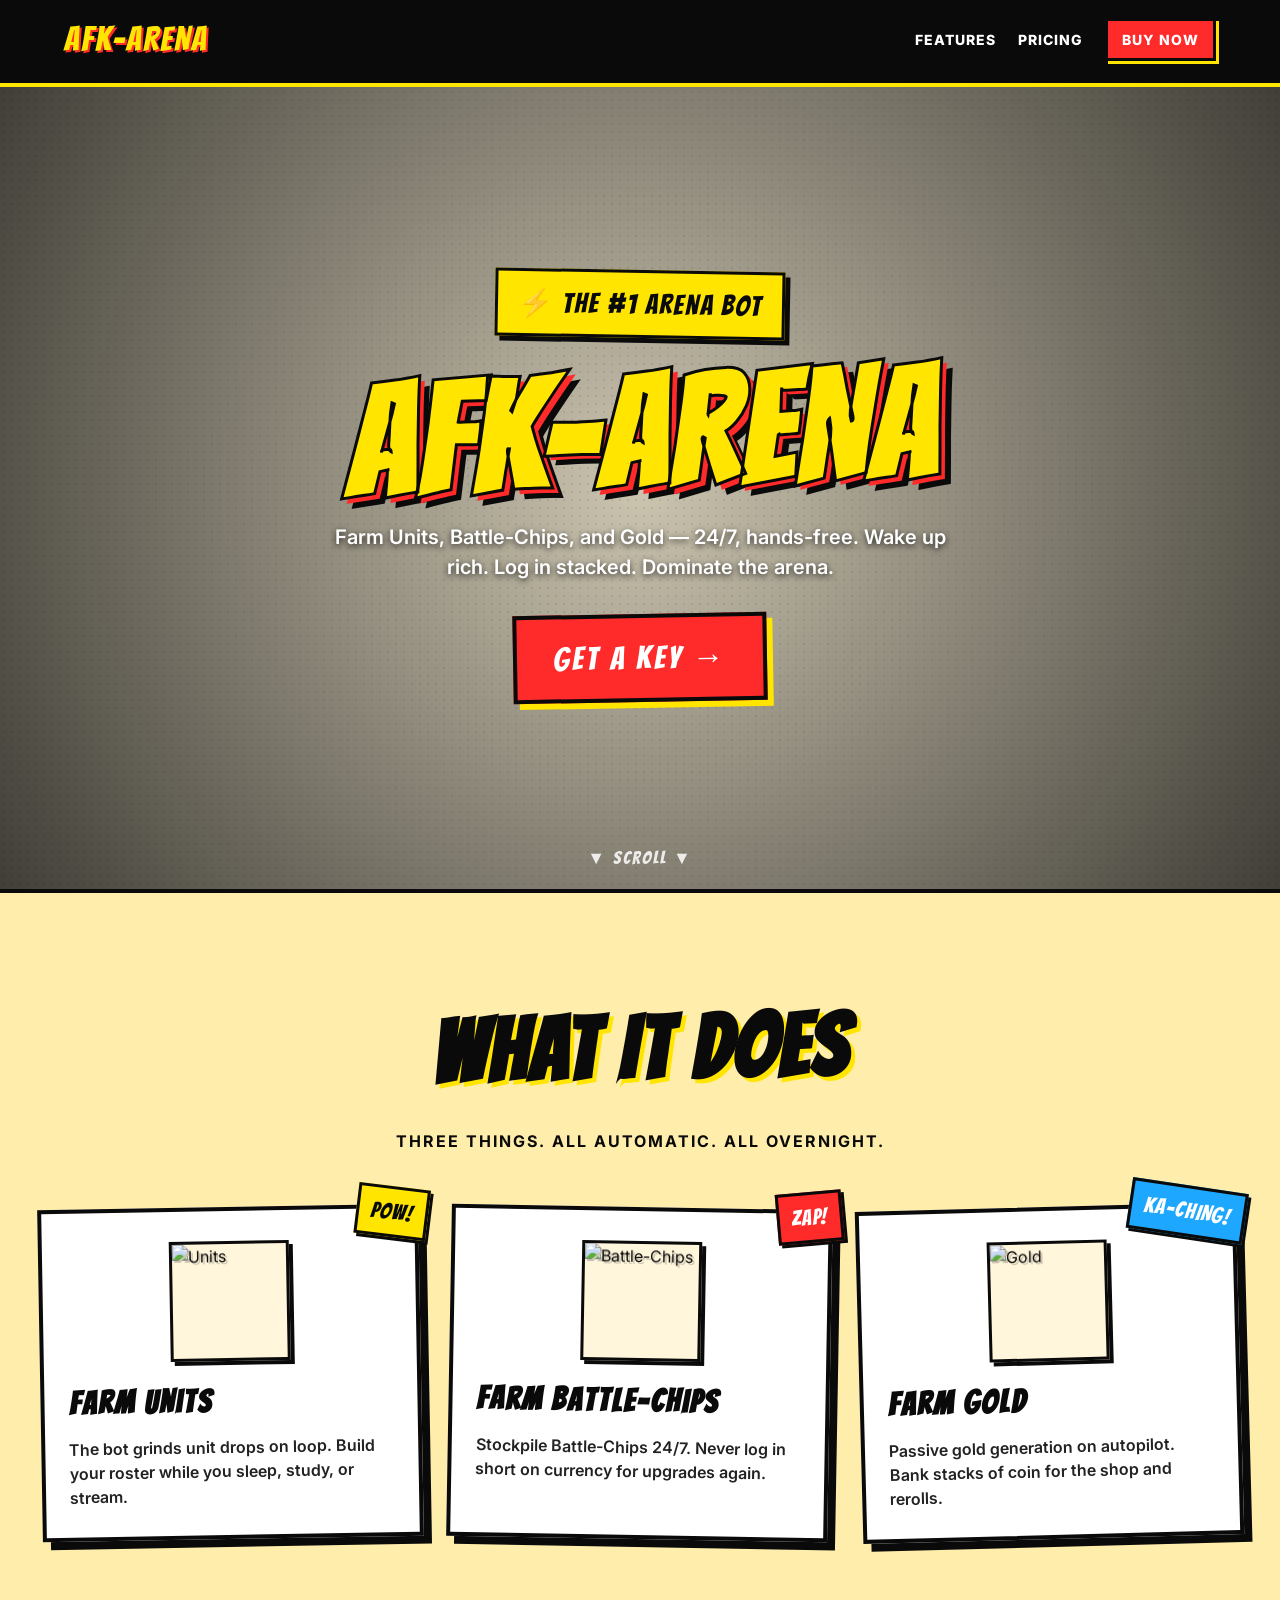
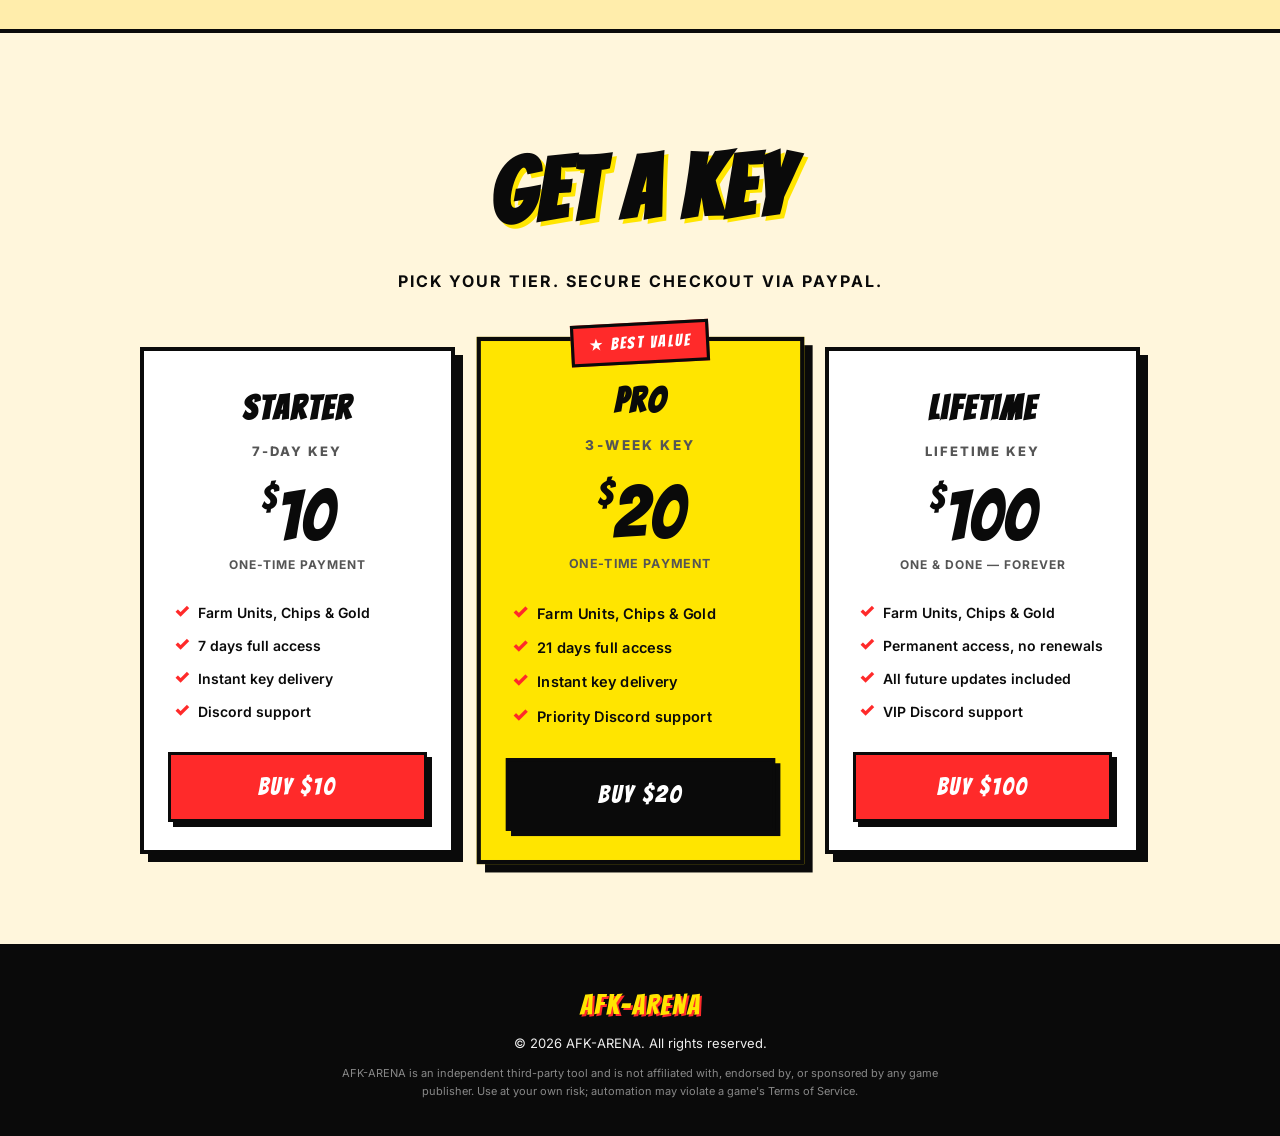
==== index.html @ 7e97c625 "Add files via upload" ====
<!DOCTYPE html>
<html lang="en">
<head>
<meta charset="UTF-8" />
<meta name="viewport" content="width=device-width, initial-scale=1.0" />
<title>AFK-ARENA — Farm Units, Battle-Chips & Gold</title>
<meta name="description" content="AFK-ARENA: the ultimate arena bot. Farm Units, Battle-Chips, and Gold — 24/7, hands-free." />
<link rel="preconnect" href="https://fonts.googleapis.com">
<link rel="preconnect" href="https://fonts.gstatic.com" crossorigin>
<link href="https://fonts.googleapis.com/css2?family=Bangers&family=Bungee&family=Permanent+Marker&family=Inter:wght@400;600;800&display=swap" rel="stylesheet">
<style>
  /* ============================================
     CONFIG — two things to edit:
     1. Set your PayPal.Me handle in the <script> at the bottom of this file.
     2. Prices are in the pricing cards below.
     ============================================ */

  :root {
    --yellow: #FFE500;
    --red: #FF2A2A;
    --blue: #1EA7FF;
    --pink: #FF3DB4;
    --ink: #0A0A0A;
    --paper: #FFF6DC;
    --paper-2: #FFEDAB;
    --border-w: 4px;
  }

  * { box-sizing: border-box; margin: 0; padding: 0; }

  html { scroll-behavior: smooth; }

  body {
    font-family: 'Inter', system-ui, sans-serif;
    background: var(--paper);
    color: var(--ink);
    overflow-x: hidden;
    line-height: 1.5;
  }

  /* Halftone overlay for a subtle comic texture */
  body::before {
    content: "";
    position: fixed;
    inset: 0;
    background-image: radial-gradient(rgba(10,10,10,0.08) 1px, transparent 1.4px);
    background-size: 8px 8px;
    pointer-events: none;
    z-index: 0;
  }

  main, nav, footer { position: relative; z-index: 1; }

  /* ============================================
     NAV
     ============================================ */
  nav {
    position: sticky;
    top: 0;
    z-index: 50;
    background: var(--ink);
    border-bottom: var(--border-w) solid var(--ink);
    box-shadow: 0 4px 0 var(--yellow);
  }
  .nav-inner {
    max-width: 1200px;
    margin: 0 auto;
    padding: 14px 24px;
    display: flex;
    align-items: center;
    justify-content: space-between;
    gap: 16px;
  }
  .logo {
    font-family: 'Bangers', 'Bungee', sans-serif;
    font-size: 34px;
    letter-spacing: 2px;
    color: var(--yellow);
    text-shadow: 2px 2px 0 var(--red);
    user-select: none;
  }
  .nav-links { display: flex; gap: 22px; align-items: center; }
  .nav-links a {
    color: #fff;
    text-decoration: none;
    font-weight: 800;
    font-size: 14px;
    letter-spacing: 1px;
    text-transform: uppercase;
  }
  .nav-links a:hover { color: var(--yellow); }
  .nav-cta {
    background: var(--red);
    color: #fff !important;
    padding: 8px 14px;
    border: 3px solid var(--ink);
    box-shadow: 3px 3px 0 var(--yellow);
    transition: transform .1s;
  }
  .nav-cta:hover { transform: translate(-2px,-2px); box-shadow: 5px 5px 0 var(--yellow); color: #fff !important; }

  @media (max-width: 600px) {
    .nav-links a:not(.nav-cta) { display: none; }
    .logo { font-size: 26px; }
  }

  /* ============================================
     HERO
     ============================================ */
  .hero {
    position: relative;
    min-height: 90vh;
    overflow: hidden;
    display: flex;
    align-items: center;
    justify-content: center;
    text-align: center;
    border-bottom: var(--border-w) solid var(--ink);
  }
  .hero video {
    position: absolute;
    inset: 0;
    width: 100%;
    height: 100%;
    object-fit: cover;
    z-index: 0;
  }
  .hero::after {
    content: "";
    position: absolute;
    inset: 0;
    background:
      radial-gradient(circle at center, rgba(0,0,0,0.2), rgba(0,0,0,0.75)),
      radial-gradient(rgba(255,255,255,0.06) 1px, transparent 1.2px) 0 0 / 6px 6px;
    z-index: 1;
  }
  .hero-inner {
    position: relative;
    z-index: 2;
    padding: 80px 24px;
    max-width: 1000px;
  }
  .hero h1 {
    font-family: 'Bangers', sans-serif;
    font-size: clamp(56px, 12vw, 160px);
    line-height: .9;
    letter-spacing: 3px;
    color: var(--yellow);
    -webkit-text-stroke: 3px var(--ink);
    text-shadow:
      5px 5px 0 var(--red),
      10px 10px 0 var(--ink);
    transform: rotate(-2deg);
    margin-bottom: 18px;
  }
  .hero .tag {
    display: inline-block;
    background: var(--yellow);
    color: var(--ink);
    padding: 10px 20px;
    border: 3px solid var(--ink);
    box-shadow: 5px 5px 0 var(--ink);
    font-family: 'Bangers', sans-serif;
    font-size: clamp(18px, 2.2vw, 28px);
    letter-spacing: 2px;
    transform: rotate(1deg);
    margin-bottom: 28px;
  }
  .hero p.sub {
    color: #fff;
    font-size: clamp(15px, 1.6vw, 20px);
    max-width: 620px;
    margin: 0 auto 32px;
    font-weight: 600;
    text-shadow: 0 2px 6px rgba(0,0,0,0.8);
  }
  .btn-big {
    display: inline-block;
    background: var(--red);
    color: #fff;
    font-family: 'Bangers', sans-serif;
    font-size: 32px;
    letter-spacing: 3px;
    padding: 16px 36px;
    border: 4px solid var(--ink);
    box-shadow: 6px 6px 0 var(--yellow);
    text-decoration: none;
    transform: rotate(-1deg);
    transition: transform .1s, box-shadow .1s;
  }
  .btn-big:hover {
    transform: rotate(-1deg) translate(-3px,-3px);
    box-shadow: 9px 9px 0 var(--yellow);
  }

  .scroll-hint {
    position: absolute;
    bottom: 18px;
    left: 50%;
    transform: translateX(-50%);
    color: #fff;
    font-family: 'Bangers', sans-serif;
    letter-spacing: 2px;
    font-size: 18px;
    z-index: 2;
    opacity: .85;
    animation: bounce 1.6s infinite;
  }
  @keyframes bounce {
    0%, 100% { transform: translate(-50%, 0); }
    50% { transform: translate(-50%, 8px); }
  }

  /* ============================================
     SECTIONS
     ============================================ */
  section {
    padding: 90px 24px;
    border-bottom: var(--border-w) solid var(--ink);
    position: relative;
  }
  .container {
    max-width: 1200px;
    margin: 0 auto;
  }
  .section-title {
    font-family: 'Bangers', sans-serif;
    font-size: clamp(44px, 7vw, 88px);
    letter-spacing: 2px;
    color: var(--ink);
    text-align: center;
    transform: rotate(-1deg);
    margin-bottom: 14px;
    text-shadow: 4px 4px 0 var(--yellow);
  }
  .section-sub {
    text-align: center;
    font-weight: 700;
    font-size: 16px;
    text-transform: uppercase;
    letter-spacing: 2px;
    color: var(--ink);
    margin-bottom: 54px;
  }

  /* ============================================
     FEATURES — comic panels
     ============================================ */
  #features { background: var(--paper-2); }
  .panels {
    display: grid;
    grid-template-columns: repeat(auto-fit, minmax(260px, 1fr));
    gap: 28px;
  }
  .panel {
    background: #fff;
    border: var(--border-w) solid var(--ink);
    box-shadow: 8px 8px 0 var(--ink);
    padding: 30px 24px 28px;
    position: relative;
    transition: transform .15s, box-shadow .15s;
  }
  .panel:nth-child(1) { transform: rotate(-1deg); }
  .panel:nth-child(2) { transform: rotate(1deg); }
  .panel:nth-child(3) { transform: rotate(-1.5deg); }
  .panel:nth-child(1):hover { transform: rotate(-1deg) translate(-3px, -3px); box-shadow: 11px 11px 0 var(--ink); }
  .panel:nth-child(2):hover { transform: rotate(1deg) translate(-3px, -3px); box-shadow: 11px 11px 0 var(--ink); }
  .panel:nth-child(3):hover { transform: rotate(-1.5deg) translate(-3px, -3px); box-shadow: 11px 11px 0 var(--ink); }

  .sfx {
    position: absolute;
    top: -22px;
    right: -14px;
    background: var(--yellow);
    border: 3px solid var(--ink);
    font-family: 'Bangers', sans-serif;
    font-size: 22px;
    letter-spacing: 1px;
    padding: 6px 12px;
    transform: rotate(8deg);
    box-shadow: 3px 3px 0 var(--ink);
  }
  .panel:nth-child(2) .sfx { background: var(--red); color: #fff; transform: rotate(-6deg); }
  .panel:nth-child(3) .sfx { background: var(--blue); color: #fff; transform: rotate(10deg); }

  .panel-icon {
    width: 120px;
    height: 120px;
    margin: 0 auto 16px;
    display: flex;
    align-items: center;
    justify-content: center;
    background: var(--paper);
    border: 3px solid var(--ink);
    box-shadow: 4px 4px 0 var(--ink);
    overflow: hidden;
  }
  .panel-icon img {
    width: 100%;
    height: 100%;
    object-fit: contain;
    display: block;
    filter: drop-shadow(2px 2px 0 rgba(0,0,0,0.2));
  }
  .panel h3 {
    font-family: 'Bangers', sans-serif;
    font-size: 32px;
    letter-spacing: 2px;
    margin-bottom: 10px;
  }
  .panel p {
    font-weight: 600;
    color: #222;
  }

  /* ============================================
     PRICING
     ============================================ */
  #pricing { background: var(--paper); }

  .pricing-grid {
    display: grid;
    grid-template-columns: repeat(auto-fit, minmax(260px, 1fr));
    gap: 28px;
    max-width: 1000px;
    margin: 0 auto;
  }
  .tier {
    position: relative;
    background: #fff;
    border: var(--border-w) solid var(--ink);
    box-shadow: 8px 8px 0 var(--ink);
    padding: 32px 24px 28px;
    text-align: center;
    transition: transform .15s, box-shadow .15s;
  }
  .tier:hover { transform: translate(-3px, -3px); box-shadow: 11px 11px 0 var(--ink); }

  .tier.featured {
    background: var(--yellow);
    transform: scale(1.04);
  }
  .tier.featured:hover { transform: scale(1.04) translate(-3px, -3px); }

  .tier-badge {
    position: absolute;
    top: -18px;
    left: 50%;
    transform: translateX(-50%) rotate(-3deg);
    background: var(--red);
    color: #fff;
    font-family: 'Bangers', sans-serif;
    font-size: 16px;
    letter-spacing: 2px;
    padding: 5px 14px;
    border: 3px solid var(--ink);
    white-space: nowrap;
  }

  .tier h3 {
    font-family: 'Bangers', sans-serif;
    font-size: 34px;
    letter-spacing: 2px;
    margin-bottom: 8px;
  }
  .tier .duration {
    font-weight: 800;
    font-size: 13px;
    text-transform: uppercase;
    letter-spacing: 2px;
    color: #555;
    margin-bottom: 18px;
  }
  .tier .price {
    font-family: 'Bangers', sans-serif;
    font-size: 72px;
    line-height: 1;
    color: var(--ink);
    margin-bottom: 4px;
  }
  .tier .price .dollar { font-size: 36px; vertical-align: top; }
  .tier .price-note {
    font-weight: 700;
    font-size: 12px;
    letter-spacing: 1px;
    text-transform: uppercase;
    color: #555;
    margin-bottom: 22px;
  }
  .tier ul {
    list-style: none;
    text-align: left;
    margin-bottom: 24px;
    padding: 0 6px;
  }
  .tier ul li {
    padding: 6px 0;
    font-weight: 600;
    font-size: 14px;
    display: flex;
    align-items: flex-start;
    gap: 8px;
  }
  .tier ul li::before {
    content: "✓";
    font-weight: 900;
    color: var(--red);
    font-size: 18px;
    line-height: 1;
  }
  .buy-btn {
    display: block;
    width: 100%;
    background: var(--red);
    color: #fff;
    font-family: 'Bangers', sans-serif;
    font-size: 24px;
    letter-spacing: 2px;
    padding: 14px;
    border: 3px solid var(--ink);
    box-shadow: 5px 5px 0 var(--ink);
    text-decoration: none;
    cursor: pointer;
    transition: transform .1s, box-shadow .1s;
  }
  .buy-btn:hover { transform: translate(-2px,-2px); box-shadow: 7px 7px 0 var(--ink); }
  .tier.featured .buy-btn { background: var(--ink); }

  /* ============================================
     FOOTER
     ============================================ */
  footer {
    background: var(--ink);
    color: #eee;
    text-align: center;
    padding: 36px 24px;
    font-size: 13px;
  }
  footer .logo { font-size: 28px; margin-bottom: 8px; }
  footer .disclaimer {
    max-width: 600px;
    margin: 12px auto 0;
    font-size: 11px;
    color: #888;
    line-height: 1.6;
  }
</style>
</head>
<body>

<nav>
  <div class="nav-inner">
    <div class="logo">AFK-ARENA</div>
    <div class="nav-links">
      <a href="#features">Features</a>
      <a href="#pricing">Pricing</a>
      <a href="#pricing" class="nav-cta">Buy Now</a>
    </div>
  </div>
</nav>

<main>

<!-- ============= HERO ============= -->
<section class="hero" style="padding:0;">
  <video autoplay muted loop playsinline>
    <source src="assets/hero.mp4" type="video/mp4">
  </video>
  <div class="hero-inner">
    <span class="tag">⚡ THE #1 ARENA BOT</span>
    <h1>AFK-ARENA</h1>
    <p class="sub">Farm Units, Battle-Chips, and Gold — 24/7, hands-free. Wake up rich. Log in stacked. Dominate the arena.</p>
    <a href="#pricing" class="btn-big">GET A KEY →</a>
  </div>
  <div class="scroll-hint">▼ SCROLL ▼</div>
</section>

<!-- ============= FEATURES ============= -->
<section id="features">
  <div class="container">
    <h2 class="section-title">WHAT IT DOES</h2>
    <p class="section-sub">Three things. All automatic. All overnight.</p>

    <div class="panels">
      <div class="panel">
        <span class="sfx">POW!</span>
        <div class="panel-icon"><img src="assets/units.png" alt="Units" /></div>
        <h3>Farm Units</h3>
        <p>The bot grinds unit drops on loop. Build your roster while you sleep, study, or stream.</p>
      </div>
      <div class="panel">
        <span class="sfx">ZAP!</span>
        <div class="panel-icon"><img src="assets/battlechips.png" alt="Battle-Chips" /></div>
        <h3>Farm Battle-Chips</h3>
        <p>Stockpile Battle-Chips 24/7. Never log in short on currency for upgrades again.</p>
      </div>
      <div class="panel">
        <span class="sfx">KA-CHING!</span>
        <div class="panel-icon"><img src="assets/gold.png" alt="Gold" /></div>
        <h3>Farm Gold</h3>
        <p>Passive gold generation on autopilot. Bank stacks of coin for the shop and rerolls.</p>
      </div>
    </div>
  </div>
</section>

<!-- ============= PRICING ============= -->
<section id="pricing">
  <div class="container">
    <h2 class="section-title">GET A KEY</h2>
    <p class="section-sub">Pick your tier. Secure checkout via PayPal.</p>

    <div class="pricing-grid">

      <!-- 7 DAY -->
      <div class="tier">
        <h3>Starter</h3>
        <div class="duration">7-DAY KEY</div>
        <div class="price"><span class="dollar">$</span>10</div>
        <div class="price-note">One-Time Payment</div>
        <ul>
          <li>Farm Units, Chips & Gold</li>
          <li>7 days full access</li>
          <li>Instant key delivery</li>
          <li>Discord support</li>
        </ul>
        <a href="#" class="buy-btn" data-tier="7-day" data-amount="10">BUY $10</a>
      </div>

      <!-- 3 WEEK (featured) -->
      <div class="tier featured">
        <span class="tier-badge">★ BEST VALUE</span>
        <h3>Pro</h3>
        <div class="duration">3-WEEK KEY</div>
        <div class="price"><span class="dollar">$</span>20</div>
        <div class="price-note">One-Time Payment</div>
        <ul>
          <li>Farm Units, Chips & Gold</li>
          <li>21 days full access</li>
          <li>Instant key delivery</li>
          <li>Priority Discord support</li>
        </ul>
        <a href="#" class="buy-btn" data-tier="3-week" data-amount="20">BUY $20</a>
      </div>

      <!-- LIFETIME -->
      <div class="tier">
        <h3>Lifetime</h3>
        <div class="duration">LIFETIME KEY</div>
        <div class="price"><span class="dollar">$</span>100</div>
        <div class="price-note">One & Done — Forever</div>
        <ul>
          <li>Farm Units, Chips & Gold</li>
          <li>Permanent access, no renewals</li>
          <li>All future updates included</li>
          <li>VIP Discord support</li>
        </ul>
        <a href="#" class="buy-btn" data-tier="lifetime" data-amount="100">BUY $100</a>
      </div>

    </div>
  </div>
</section>

</main>

<footer>
  <div class="logo">AFK-ARENA</div>
  <div>© 2026 AFK-ARENA. All rights reserved.</div>
  <div class="disclaimer">
    AFK-ARENA is an independent third-party tool and is not affiliated with, endorsed by, or sponsored by any game publisher. Use at your own risk; automation may violate a game's Terms of Service.
  </div>
</footer>

<script>
  /* =====================================================
     REPLACE "YOUR-USERNAME" with your PayPal.Me handle.
     e.g. if your PayPal.Me is paypal.me/afkarenabot,
     set PAYPAL_USERNAME = "afkarenabot".
     ===================================================== */
  const PAYPAL_USERNAME = "YOUR-USERNAME";

  // Wires every .buy-btn to PayPal.Me with the correct amount.
  document.querySelectorAll('.buy-btn').forEach(btn => {
    const amount = btn.dataset.amount;
    btn.href = `https://www.paypal.com/paypalme/${PAYPAL_USERNAME}/${amount}USD`;
    btn.target = "_blank";
    btn.rel = "noopener";
  });
</script>

</body>
</html>
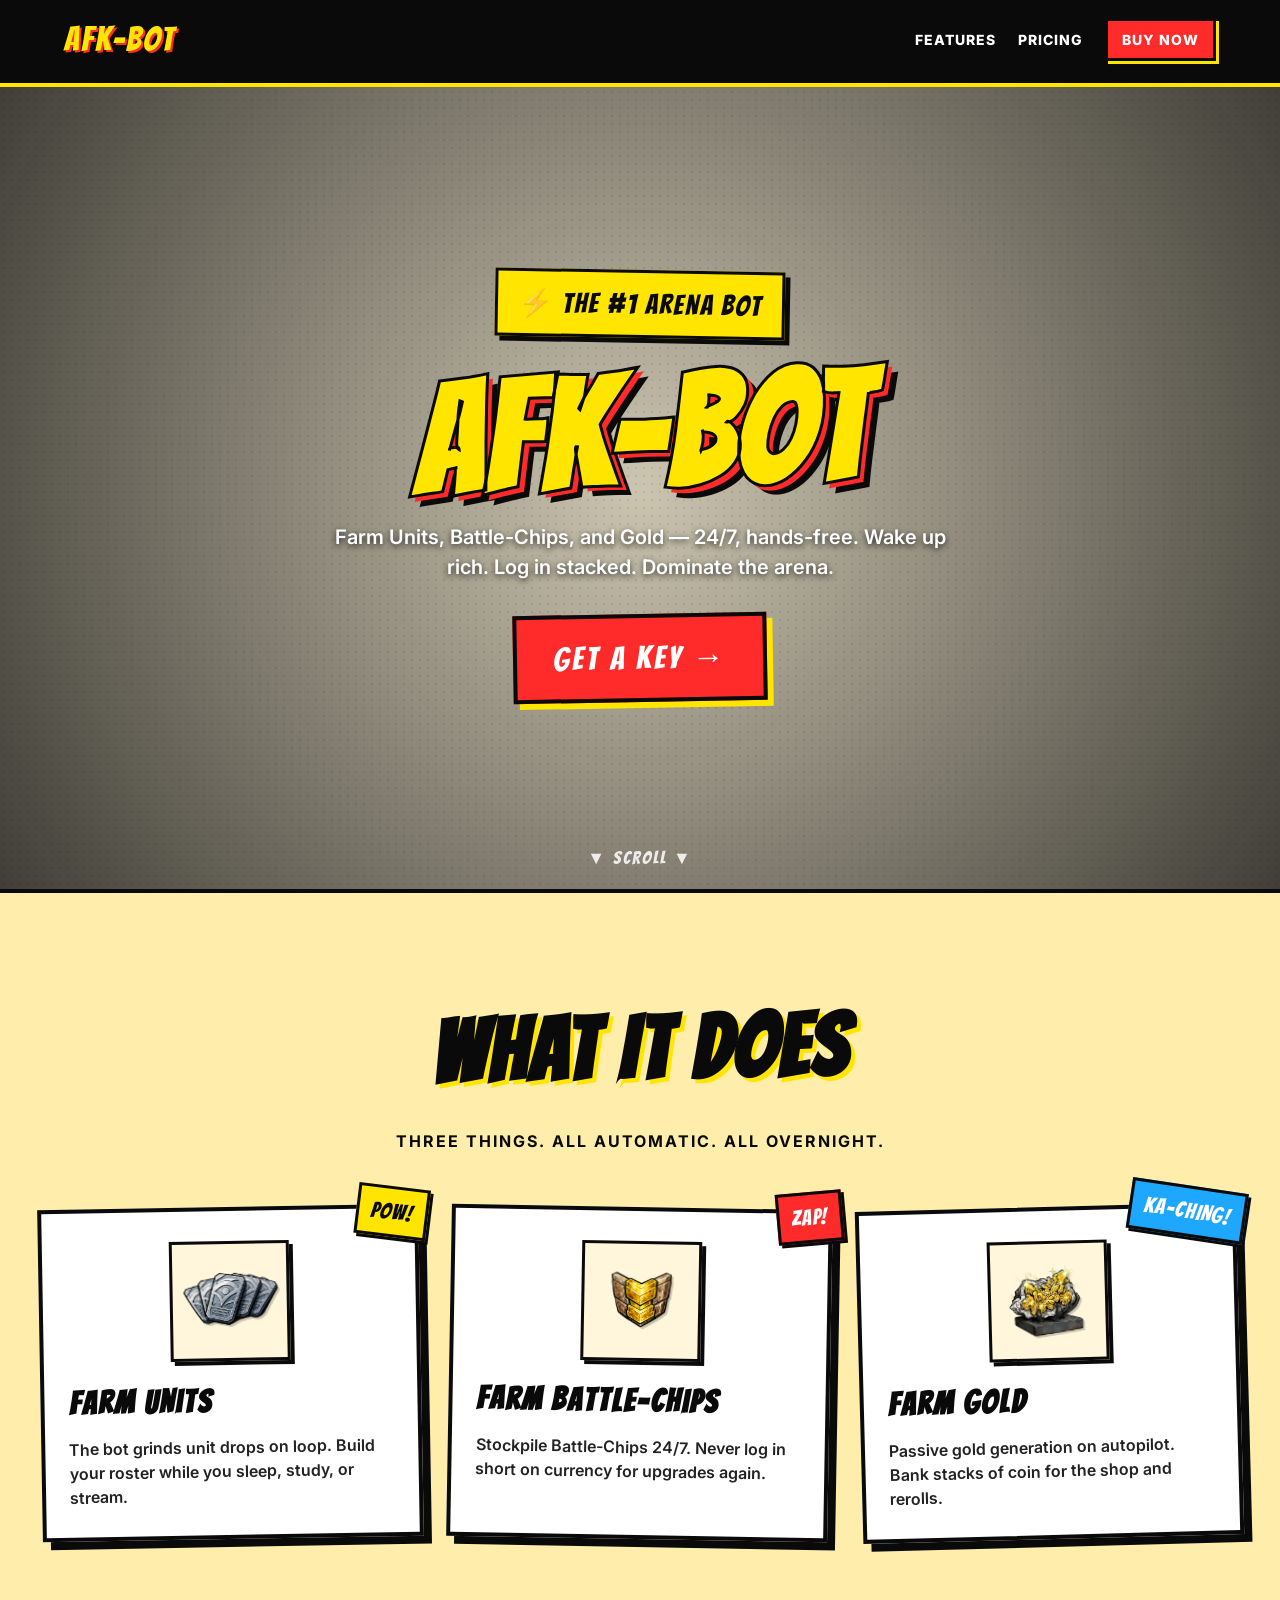
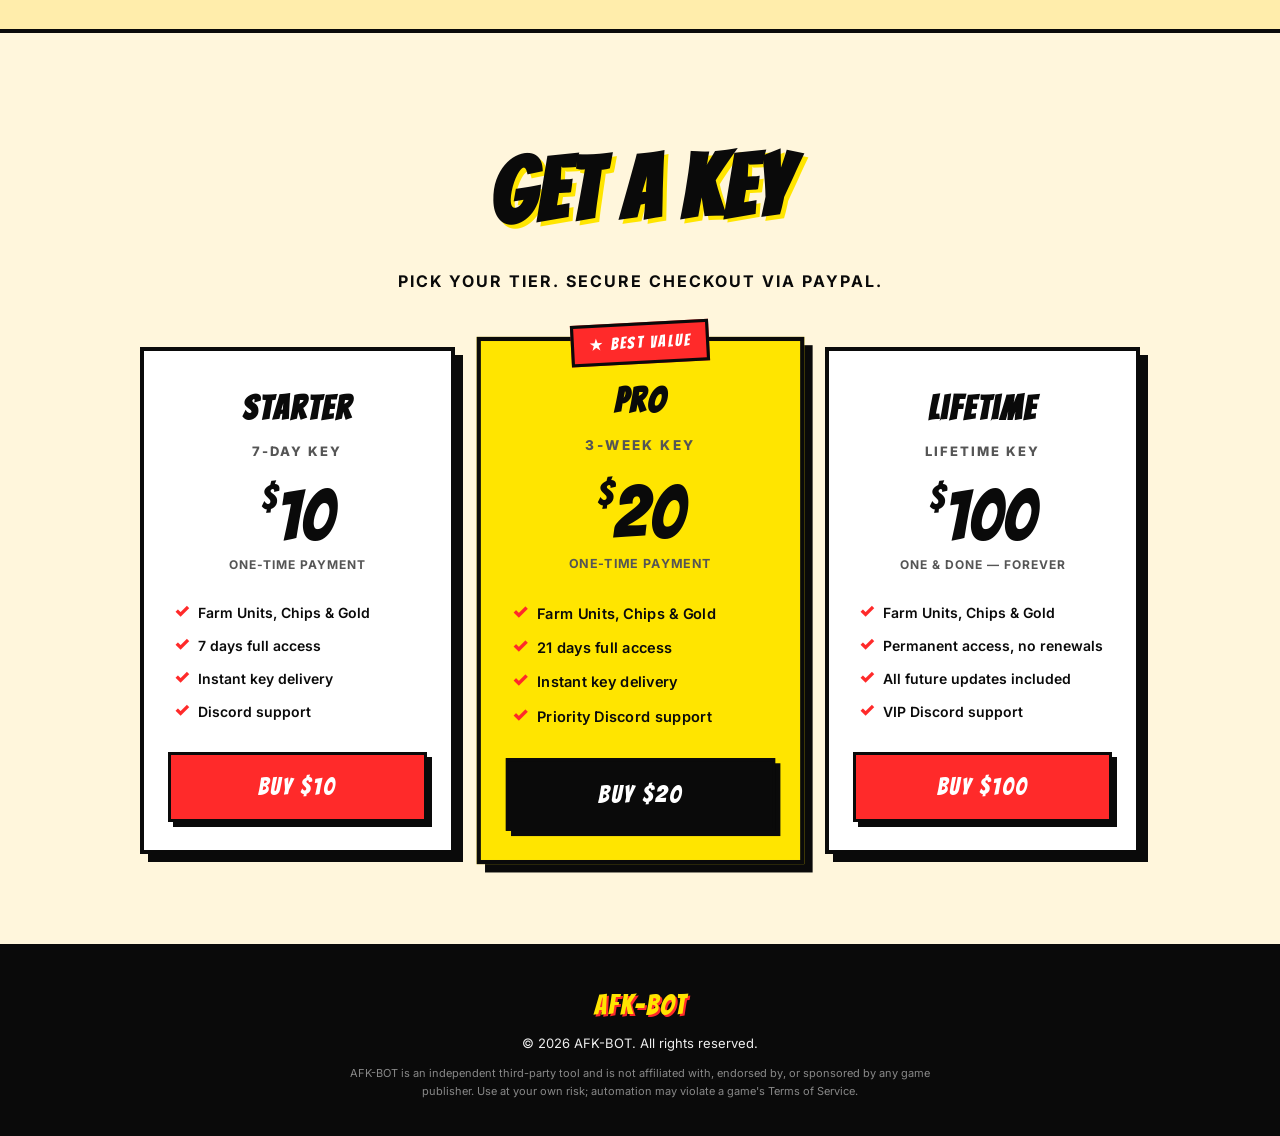
==== commit f66480e5: "Add files via upload" ====
--- a/index.html
+++ b/index.html
@@ -3,8 +3,8 @@
 <head>
 <meta charset="UTF-8" />
 <meta name="viewport" content="width=device-width, initial-scale=1.0" />
-<title>AFK-ARENA — Farm Units, Battle-Chips & Gold</title>
-<meta name="description" content="AFK-ARENA: the ultimate arena bot. Farm Units, Battle-Chips, and Gold — 24/7, hands-free." />
+<title>AFK-BOT — Farm Units, Battle-Chips & Gold</title>
+<meta name="description" content="AFK-BOT: the ultimate arena bot. Farm Units, Battle-Chips, and Gold — 24/7, hands-free." />
 <link rel="preconnect" href="https://fonts.googleapis.com">
 <link rel="preconnect" href="https://fonts.gstatic.com" crossorigin>
 <link href="https://fonts.googleapis.com/css2?family=Bangers&family=Bungee&family=Permanent+Marker&family=Inter:wght@400;600;800&display=swap" rel="stylesheet">
@@ -450,7 +450,7 @@
 
 <nav>
   <div class="nav-inner">
-    <div class="logo">AFK-ARENA</div>
+    <div class="logo">AFK-BOT</div>
     <div class="nav-links">
       <a href="#features">Features</a>
       <a href="#pricing">Pricing</a>
@@ -468,7 +468,7 @@
   </video>
   <div class="hero-inner">
     <span class="tag">⚡ THE #1 ARENA BOT</span>
-    <h1>AFK-ARENA</h1>
+    <h1>AFK-BOT</h1>
     <p class="sub">Farm Units, Battle-Chips, and Gold — 24/7, hands-free. Wake up rich. Log in stacked. Dominate the arena.</p>
     <a href="#pricing" class="btn-big">GET A KEY →</a>
   </div>
@@ -565,10 +565,10 @@
 </main>
 
 <footer>
-  <div class="logo">AFK-ARENA</div>
-  <div>© 2026 AFK-ARENA. All rights reserved.</div>
+  <div class="logo">AFK-BOT</div>
+  <div>© 2026 AFK-BOT. All rights reserved.</div>
   <div class="disclaimer">
-    AFK-ARENA is an independent third-party tool and is not affiliated with, endorsed by, or sponsored by any game publisher. Use at your own risk; automation may violate a game's Terms of Service.
+    AFK-BOT is an independent third-party tool and is not affiliated with, endorsed by, or sponsored by any game publisher. Use at your own risk; automation may violate a game's Terms of Service.
   </div>
 </footer>
 
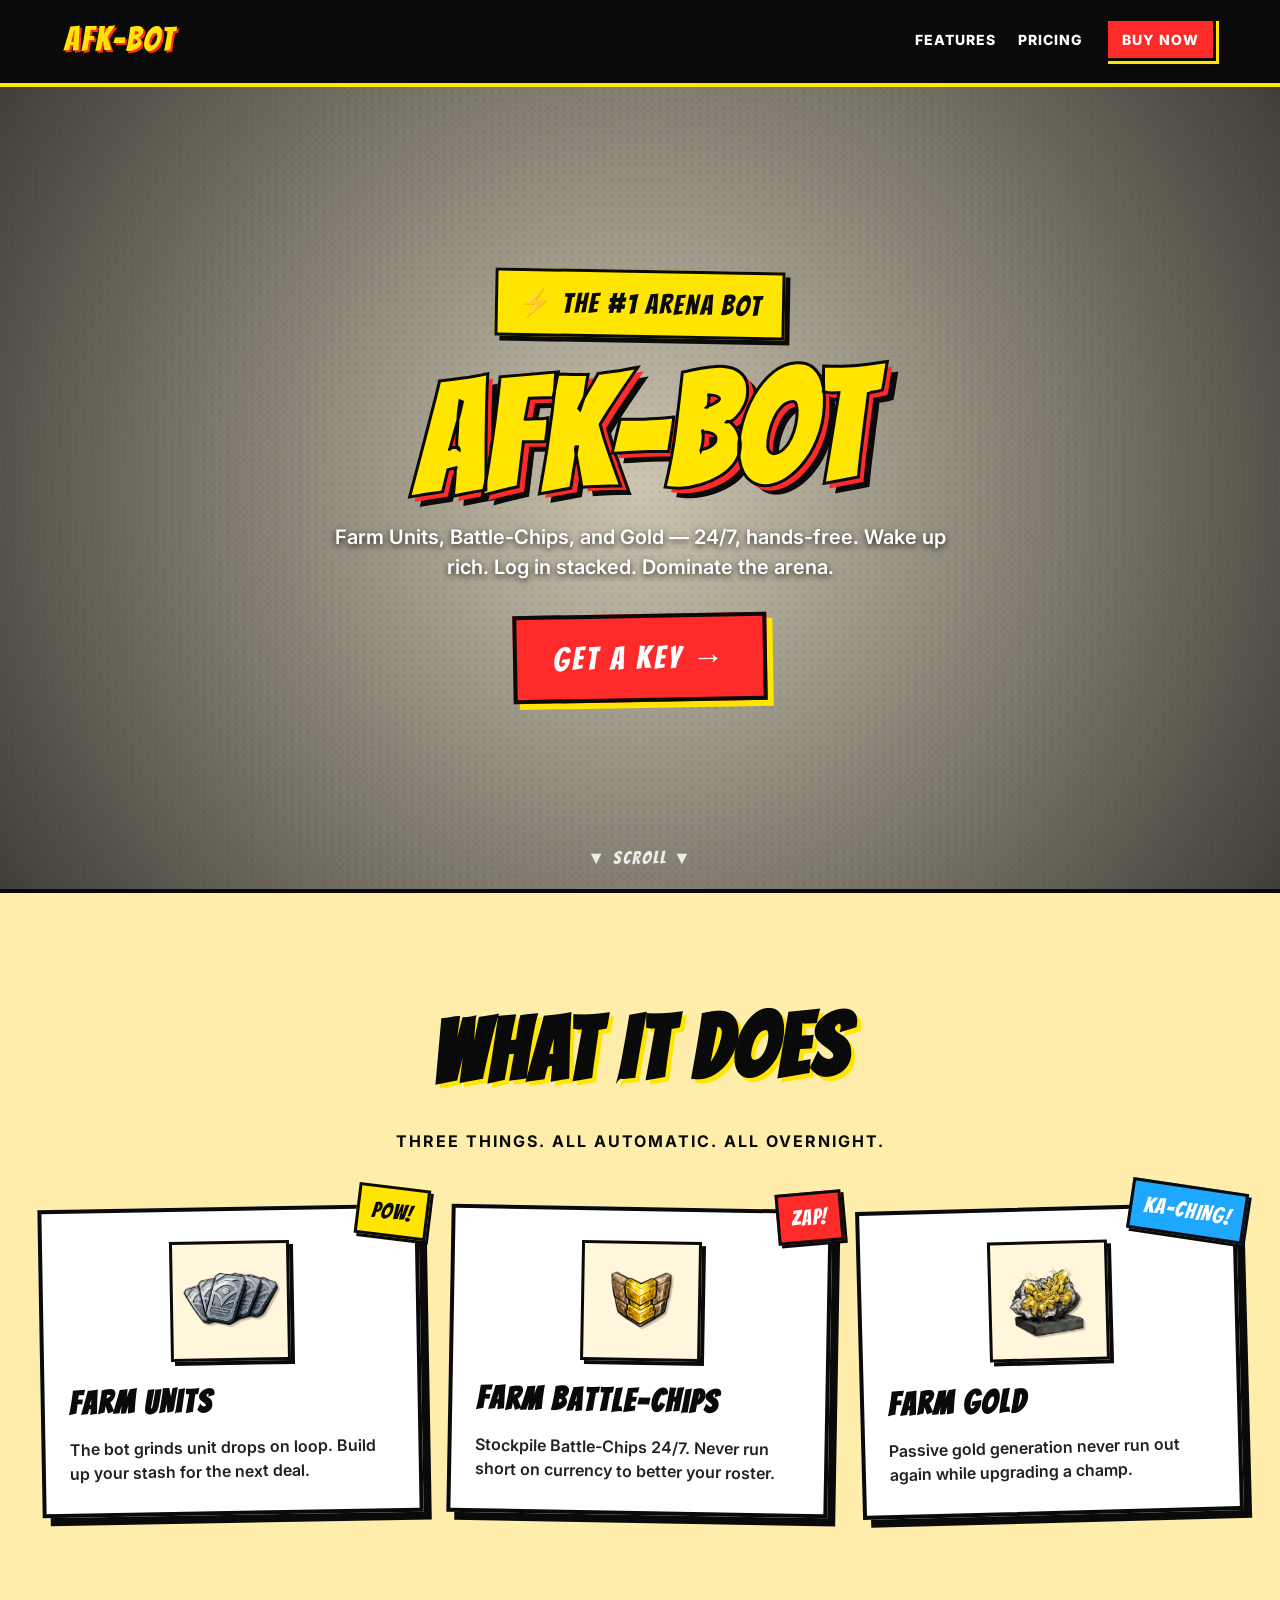
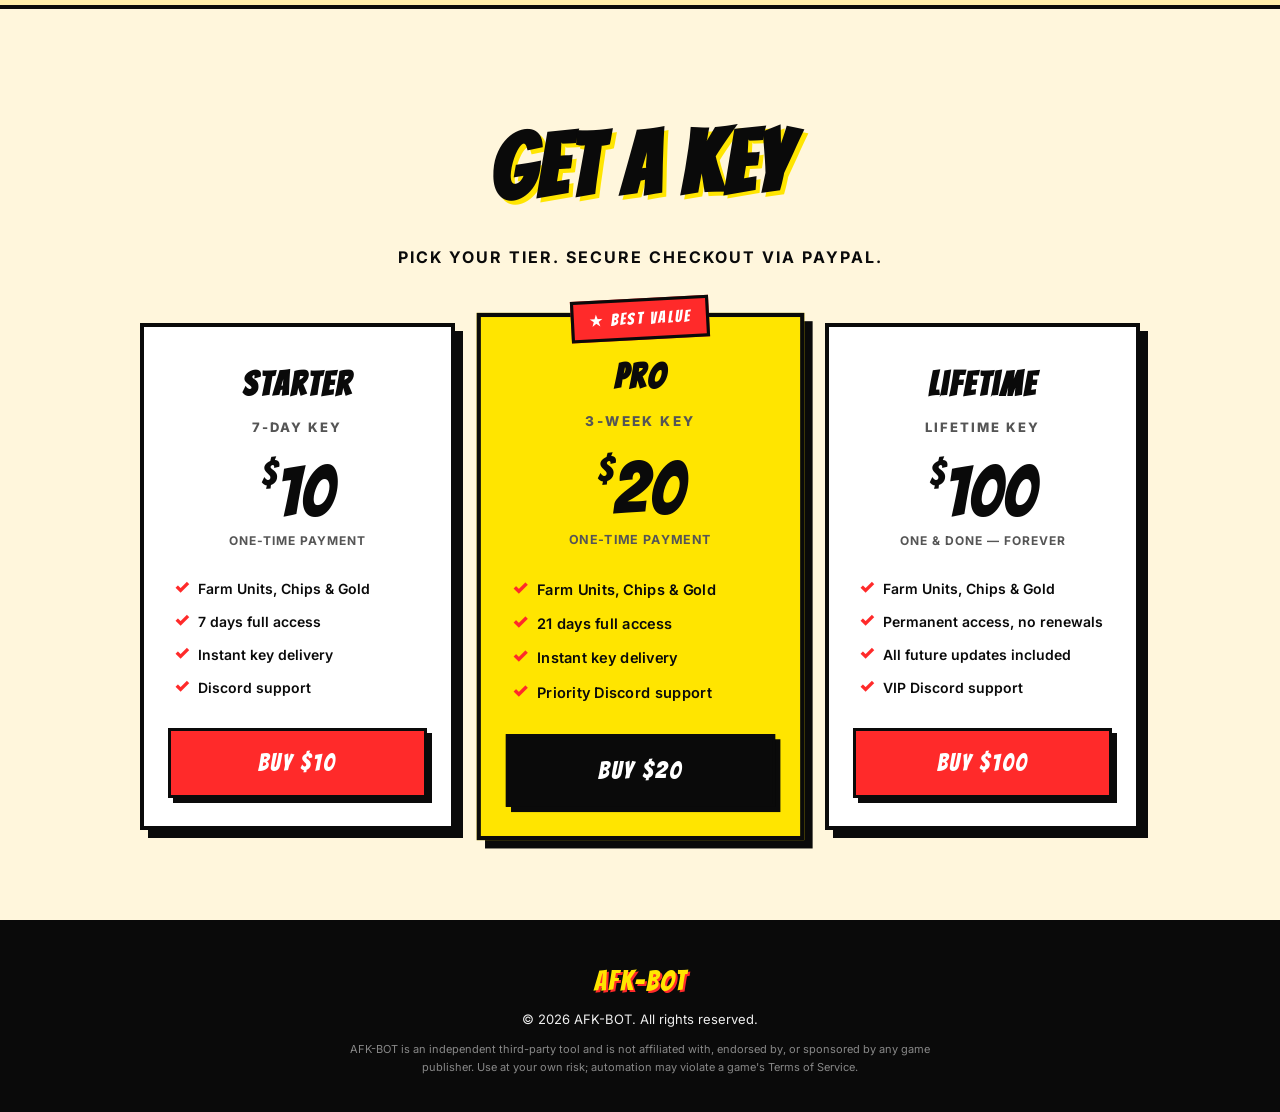
==== commit 9b4ef2e7: "Add files via upload" ====
--- a/index.html
+++ b/index.html
@@ -486,19 +486,19 @@
         <span class="sfx">POW!</span>
         <div class="panel-icon"><img src="assets/units.png" alt="Units" /></div>
         <h3>Farm Units</h3>
-        <p>The bot grinds unit drops on loop. Build your roster while you sleep, study, or stream.</p>
+        <p>The bot grinds unit drops on loop. Build up your stash for the next deal.</p>
       </div>
       <div class="panel">
         <span class="sfx">ZAP!</span>
         <div class="panel-icon"><img src="assets/battlechips.png" alt="Battle-Chips" /></div>
         <h3>Farm Battle-Chips</h3>
-        <p>Stockpile Battle-Chips 24/7. Never log in short on currency for upgrades again.</p>
+        <p>Stockpile Battle-Chips 24/7. Never run short on currency to better your roster.</p>
       </div>
       <div class="panel">
         <span class="sfx">KA-CHING!</span>
         <div class="panel-icon"><img src="assets/gold.png" alt="Gold" /></div>
         <h3>Farm Gold</h3>
-        <p>Passive gold generation on autopilot. Bank stacks of coin for the shop and rerolls.</p>
+        <p>Passive gold generation never run out again while upgrading a champ.</p>
       </div>
     </div>
   </div>
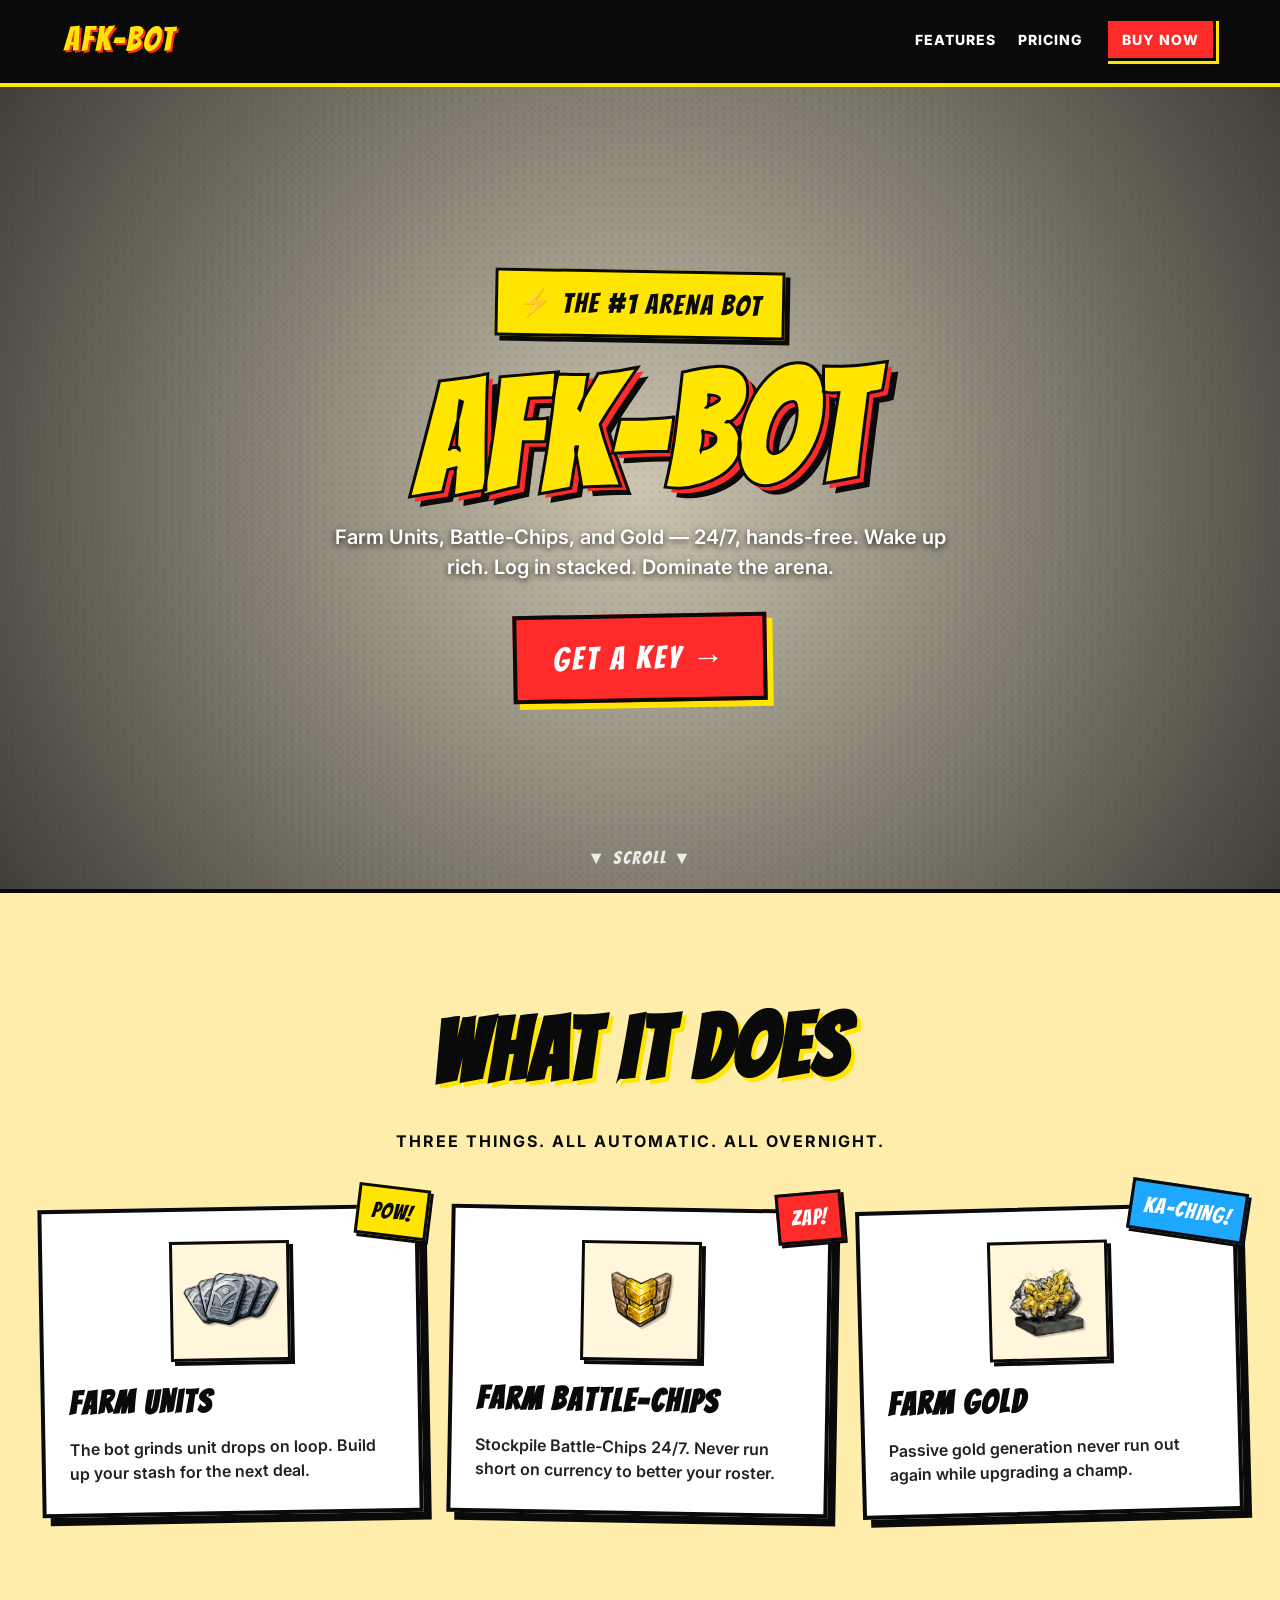
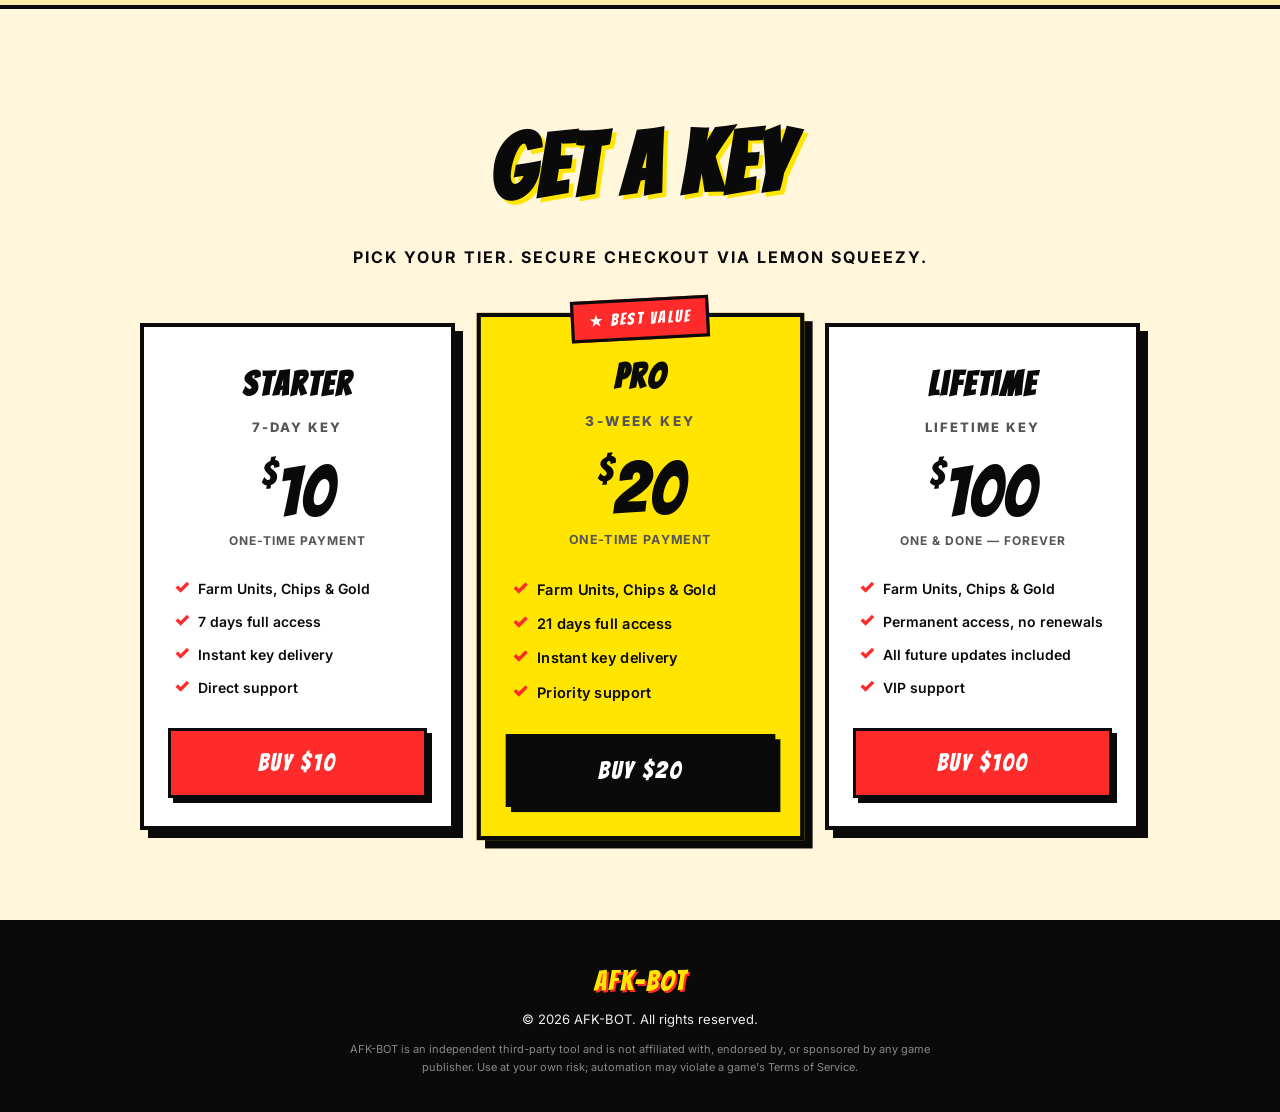
==== commit 4cccc19b: "Add files via upload" ====
--- a/index.html
+++ b/index.html
@@ -10,11 +10,13 @@
 <link href="https://fonts.googleapis.com/css2?family=Bangers&family=Bungee&family=Permanent+Marker&family=Inter:wght@400;600;800&display=swap" rel="stylesheet">
 <style>
   /* ============================================
-     CONFIG — two things to edit:
-     1. Set your PayPal.Me handle in the <script> at the bottom of this file.
-     2. Prices are in the pricing cards below.
-     ============================================ */
-
+     CONFIG — Lemon Squeezy checkout overlay.
+     Buy buttons use class="lemonsqueezy-button" + the
+     product checkout URL. The lemon.js script at the
+     bottom of <body> intercepts clicks and opens the
+     overlay automatically. Update prices in the
+     pricing cards below to match your LS products.
+     ============================================ */
   :root {
     --yellow: #FFE500;
     --red: #FF2A2A;
@@ -25,11 +27,8 @@
     --paper-2: #FFEDAB;
     --border-w: 4px;
   }
-
   * { box-sizing: border-box; margin: 0; padding: 0; }
-
   html { scroll-behavior: smooth; }
-
   body {
     font-family: 'Inter', system-ui, sans-serif;
     background: var(--paper);
@@ -37,7 +36,6 @@
     overflow-x: hidden;
     line-height: 1.5;
   }
-
   /* Halftone overlay for a subtle comic texture */
   body::before {
     content: "";
@@ -48,9 +46,7 @@
     pointer-events: none;
     z-index: 0;
   }
-
   main, nav, footer { position: relative; z-index: 1; }
-
   /* ============================================
      NAV
      ============================================ */
@@ -98,12 +94,10 @@
     transition: transform .1s;
   }
   .nav-cta:hover { transform: translate(-2px,-2px); box-shadow: 5px 5px 0 var(--yellow); color: #fff !important; }
-
   @media (max-width: 600px) {
     .nav-links a:not(.nav-cta) { display: none; }
     .logo { font-size: 26px; }
   }
-
   /* ============================================
      HERO
      ============================================ */
@@ -192,7 +186,6 @@
     transform: rotate(-1deg) translate(-3px,-3px);
     box-shadow: 9px 9px 0 var(--yellow);
   }
-
   .scroll-hint {
     position: absolute;
     bottom: 18px;
@@ -210,7 +203,6 @@
     0%, 100% { transform: translate(-50%, 0); }
     50% { transform: translate(-50%, 8px); }
   }
-
   /* ============================================
      SECTIONS
      ============================================ */
@@ -242,7 +234,6 @@
     color: var(--ink);
     margin-bottom: 54px;
   }
-
   /* ============================================
      FEATURES — comic panels
      ============================================ */
@@ -266,7 +257,6 @@
   .panel:nth-child(1):hover { transform: rotate(-1deg) translate(-3px, -3px); box-shadow: 11px 11px 0 var(--ink); }
   .panel:nth-child(2):hover { transform: rotate(1deg) translate(-3px, -3px); box-shadow: 11px 11px 0 var(--ink); }
   .panel:nth-child(3):hover { transform: rotate(-1.5deg) translate(-3px, -3px); box-shadow: 11px 11px 0 var(--ink); }
-
   .sfx {
     position: absolute;
     top: -22px;
@@ -282,7 +272,6 @@
   }
   .panel:nth-child(2) .sfx { background: var(--red); color: #fff; transform: rotate(-6deg); }
   .panel:nth-child(3) .sfx { background: var(--blue); color: #fff; transform: rotate(10deg); }
-
   .panel-icon {
     width: 120px;
     height: 120px;
@@ -312,12 +301,10 @@
     font-weight: 600;
     color: #222;
   }
-
   /* ============================================
      PRICING
      ============================================ */
   #pricing { background: var(--paper); }
-
   .pricing-grid {
     display: grid;
     grid-template-columns: repeat(auto-fit, minmax(260px, 1fr));
@@ -335,13 +322,11 @@
     transition: transform .15s, box-shadow .15s;
   }
   .tier:hover { transform: translate(-3px, -3px); box-shadow: 11px 11px 0 var(--ink); }
-
   .tier.featured {
     background: var(--yellow);
     transform: scale(1.04);
   }
   .tier.featured:hover { transform: scale(1.04) translate(-3px, -3px); }
-
   .tier-badge {
     position: absolute;
     top: -18px;
@@ -356,7 +341,6 @@
     border: 3px solid var(--ink);
     white-space: nowrap;
   }
-
   .tier h3 {
     font-family: 'Bangers', sans-serif;
     font-size: 34px;
@@ -425,7 +409,6 @@
   }
   .buy-btn:hover { transform: translate(-2px,-2px); box-shadow: 7px 7px 0 var(--ink); }
   .tier.featured .buy-btn { background: var(--ink); }
-
   /* ============================================
      FOOTER
      ============================================ */
@@ -447,7 +430,6 @@
 </style>
 </head>
 <body>
-
 <nav>
   <div class="nav-inner">
     <div class="logo">AFK-BOT</div>
@@ -458,9 +440,7 @@
     </div>
   </div>
 </nav>
-
 <main>
-
 <!-- ============= HERO ============= -->
 <section class="hero" style="padding:0;">
   <video autoplay muted loop playsinline>
@@ -474,13 +454,11 @@
   </div>
   <div class="scroll-hint">▼ SCROLL ▼</div>
 </section>
-
 <!-- ============= FEATURES ============= -->
 <section id="features">
   <div class="container">
     <h2 class="section-title">WHAT IT DOES</h2>
     <p class="section-sub">Three things. All automatic. All overnight.</p>
-
     <div class="panels">
       <div class="panel">
         <span class="sfx">POW!</span>
@@ -503,15 +481,12 @@
     </div>
   </div>
 </section>
-
 <!-- ============= PRICING ============= -->
 <section id="pricing">
   <div class="container">
     <h2 class="section-title">GET A KEY</h2>
-    <p class="section-sub">Pick your tier. Secure checkout via PayPal.</p>
-
+    <p class="section-sub">Pick your tier. Secure checkout via Lemon Squeezy.</p>
     <div class="pricing-grid">
-
       <!-- 7 DAY -->
       <div class="tier">
         <h3>Starter</h3>
@@ -522,11 +497,10 @@
           <li>Farm Units, Chips & Gold</li>
           <li>7 days full access</li>
           <li>Instant key delivery</li>
-          <li>Discord support</li>
+          <li>Direct support</li>
         </ul>
-        <a href="#" class="buy-btn" data-tier="7-day" data-amount="10">BUY $10</a>
+        <a href="https://afk-bot.lemonsqueezy.com/checkout/buy/0af366d6-3797-419f-b977-3fad9cd6eea5?embed=1" class="buy-btn lemonsqueezy-button" data-tier="7-day">BUY $10</a>
       </div>
-
       <!-- 3 WEEK (featured) -->
       <div class="tier featured">
         <span class="tier-badge">★ BEST VALUE</span>
@@ -538,11 +512,10 @@
           <li>Farm Units, Chips & Gold</li>
           <li>21 days full access</li>
           <li>Instant key delivery</li>
-          <li>Priority Discord support</li>
+          <li>Priority support</li>
         </ul>
-        <a href="#" class="buy-btn" data-tier="3-week" data-amount="20">BUY $20</a>
+        <a href="https://afk-bot.lemonsqueezy.com/checkout/buy/04341e5e-829e-4e2d-a85b-535d9792b1ae?embed=1" class="buy-btn lemonsqueezy-button" data-tier="3-week">BUY $20</a>
       </div>
-
       <!-- LIFETIME -->
       <div class="tier">
         <h3>Lifetime</h3>
@@ -553,17 +526,14 @@
           <li>Farm Units, Chips & Gold</li>
           <li>Permanent access, no renewals</li>
           <li>All future updates included</li>
-          <li>VIP Discord support</li>
+          <li>VIP support</li>
         </ul>
-        <a href="#" class="buy-btn" data-tier="lifetime" data-amount="100">BUY $100</a>
+        <a href="https://afk-bot.lemonsqueezy.com/checkout/buy/efc1def0-eaa5-4464-8532-f774471a656c?embed=1" class="buy-btn lemonsqueezy-button" data-tier="lifetime">BUY $100</a>
       </div>
-
     </div>
   </div>
 </section>
-
 </main>
-
 <footer>
   <div class="logo">AFK-BOT</div>
   <div>© 2026 AFK-BOT. All rights reserved.</div>
@@ -571,23 +541,7 @@
     AFK-BOT is an independent third-party tool and is not affiliated with, endorsed by, or sponsored by any game publisher. Use at your own risk; automation may violate a game's Terms of Service.
   </div>
 </footer>
-
-<script>
-  /* =====================================================
-     REPLACE "YOUR-USERNAME" with your PayPal.Me handle.
-     e.g. if your PayPal.Me is paypal.me/afkarenabot,
-     set PAYPAL_USERNAME = "afkarenabot".
-     ===================================================== */
-  const PAYPAL_USERNAME = "YOUR-USERNAME";
-
-  // Wires every .buy-btn to PayPal.Me with the correct amount.
-  document.querySelectorAll('.buy-btn').forEach(btn => {
-    const amount = btn.dataset.amount;
-    btn.href = `https://www.paypal.com/paypalme/${PAYPAL_USERNAME}/${amount}USD`;
-    btn.target = "_blank";
-    btn.rel = "noopener";
-  });
-</script>
-
+<!-- Lemon Squeezy checkout overlay -->
+<script async defer src="https://assets.lemonsqueezy.com/lemon.js"></script>
 </body>
 </html>
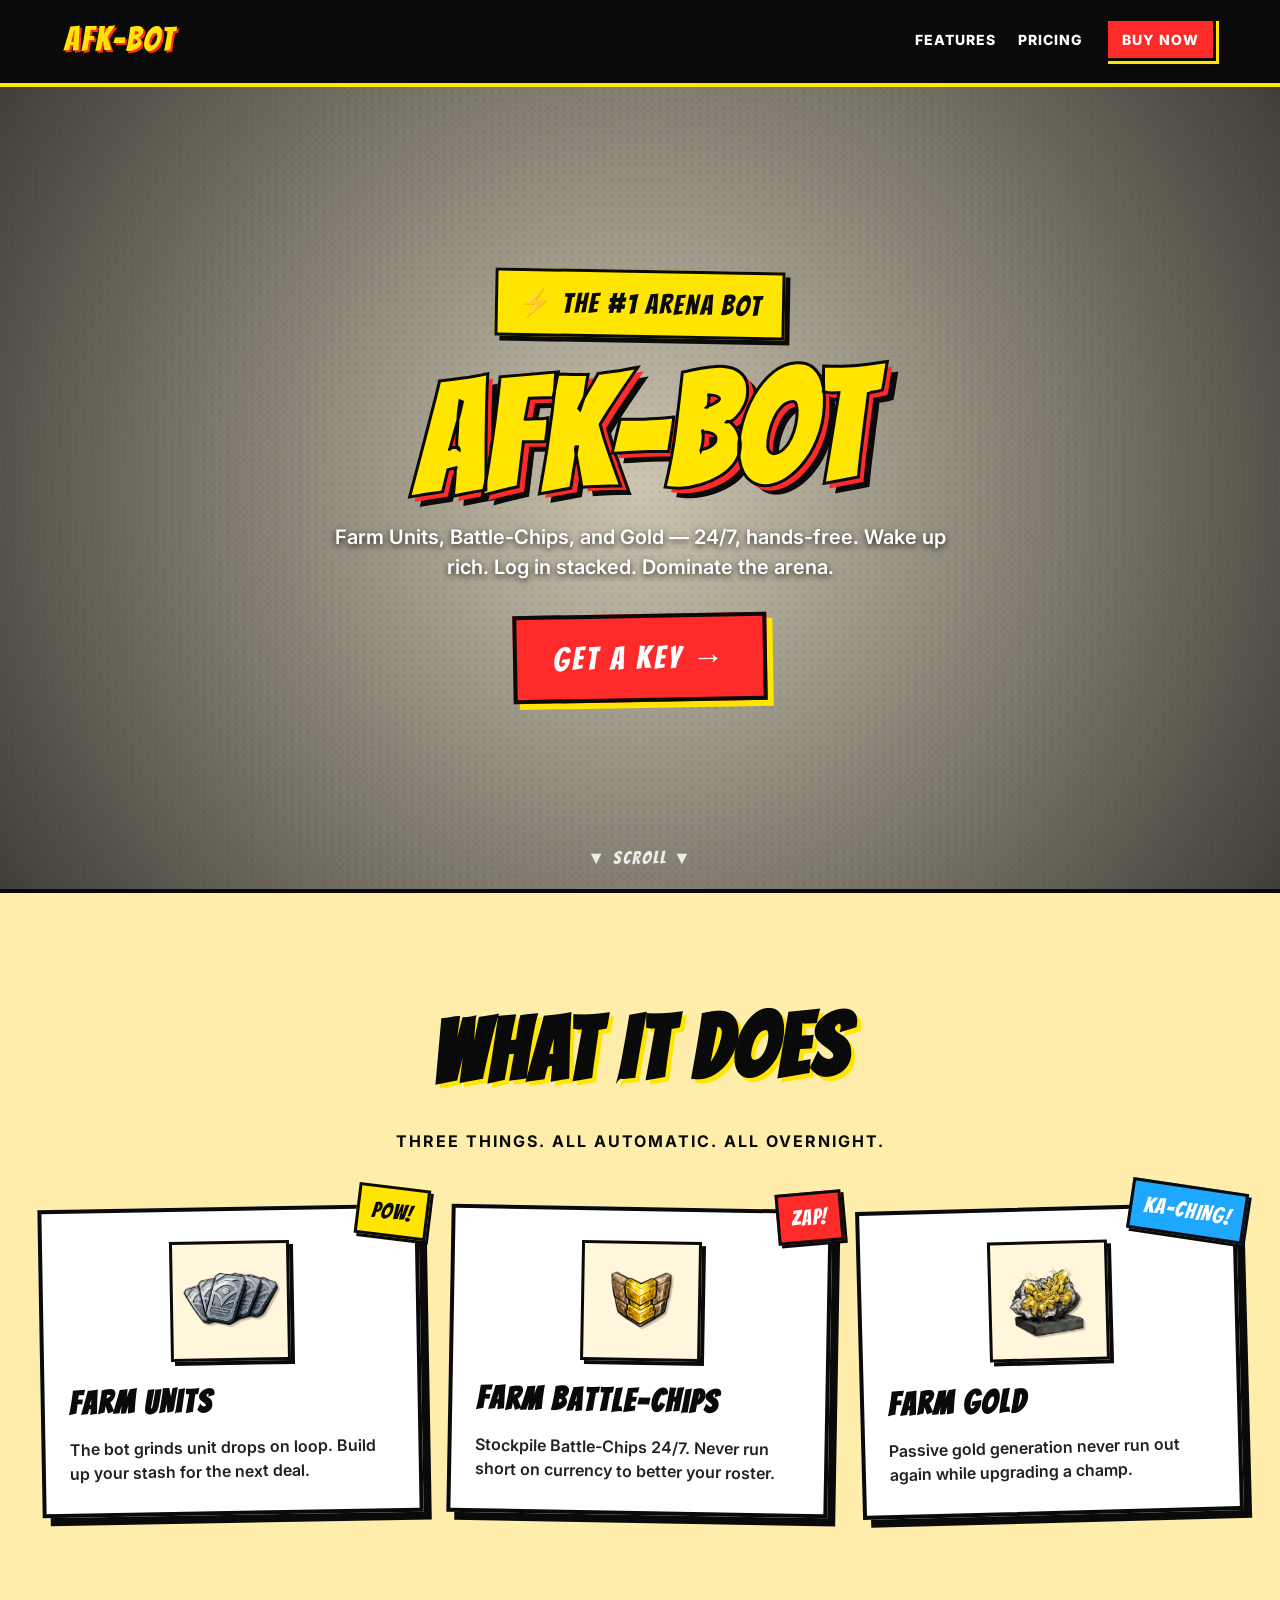
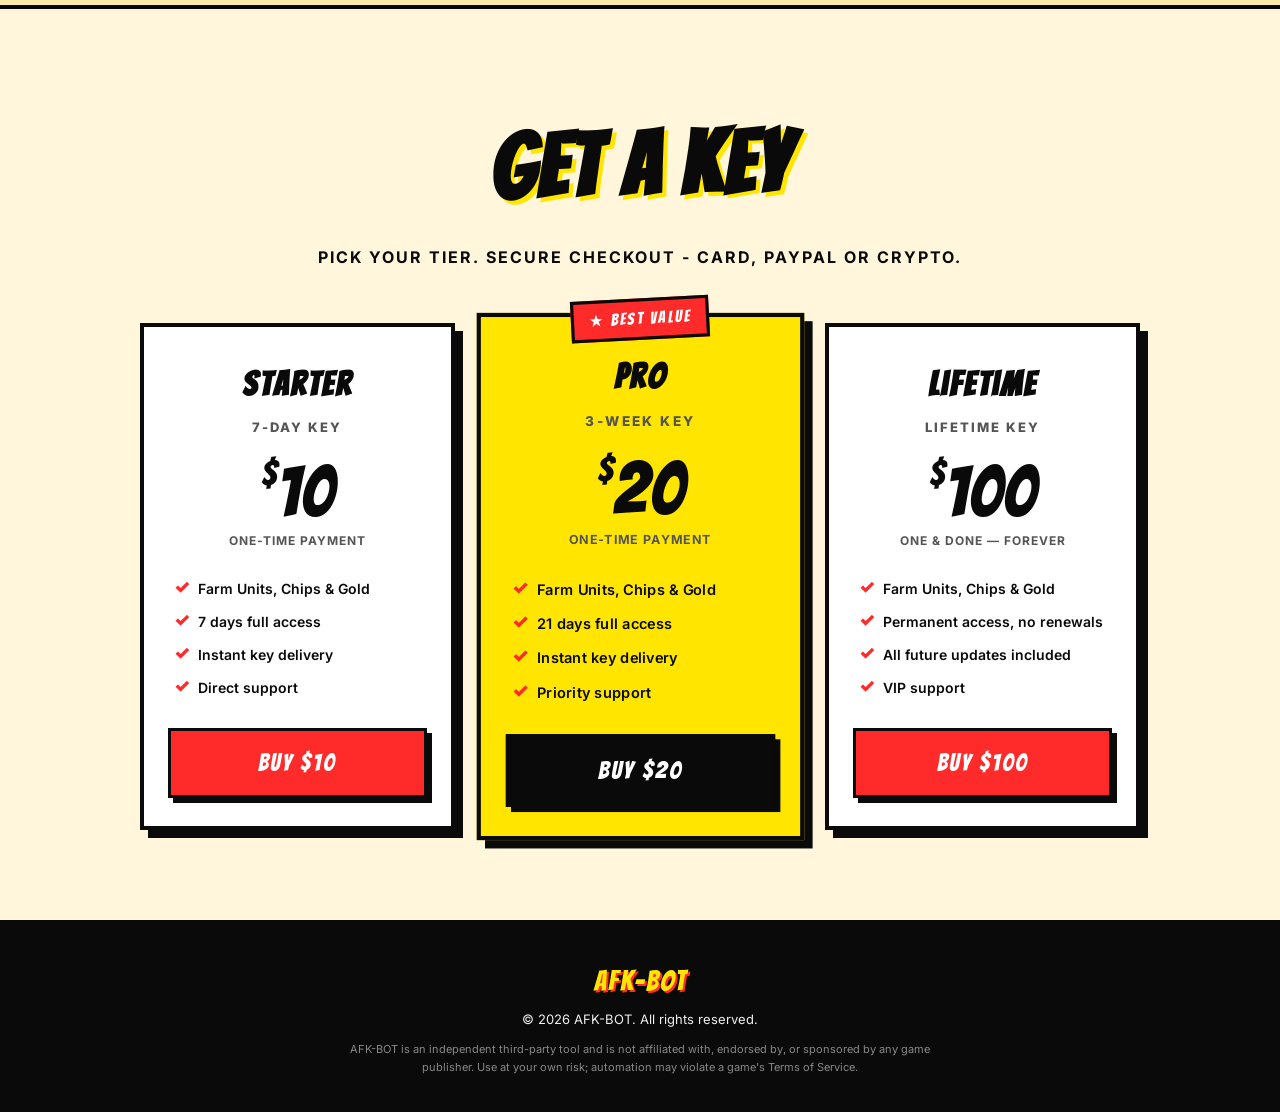
==== commit dbe11f8b: "Switch checkout from Lemon Squeezy to Komerza Replaces the three Lemon Squeezy buy links with Komerz" ====
--- a/index.html
+++ b/index.html
@@ -10,12 +10,14 @@
 <link href="https://fonts.googleapis.com/css2?family=Bangers&family=Bungee&family=Permanent+Marker&family=Inter:wght@400;600;800&display=swap" rel="stylesheet">
 <style>
   /* ============================================
-     CONFIG — Lemon Squeezy checkout overlay.
-     Buy buttons use class="lemonsqueezy-button" + the
-     product checkout URL. The lemon.js script at the
-     bottom of <body> intercepts clicks and opens the
-     overlay automatically. Update prices in the
-     pricing cards below to match your LS products.
+     CONFIG — Komerza checkout overlay.
+     Buy buttons carry data-kmrza-product-id and
+     data-kmrza-variant-id. The Komerza embed script at
+     the bottom of <body> binds them on Komerza.init()
+     and opens the checkout overlay. The IDs come from
+     the Komerza dashboard (product "afk bot", variants
+     Starter/Pro/Lifetime); keep the prices below in
+     sync with the variant prices there.
      ============================================ */
   :root {
     --yellow: #FFE500;
@@ -485,7 +487,7 @@
 <section id="pricing">
   <div class="container">
     <h2 class="section-title">GET A KEY</h2>
-    <p class="section-sub">Pick your tier. Secure checkout via Lemon Squeezy.</p>
+    <p class="section-sub">Pick your tier. Secure checkout - card, PayPal or crypto.</p>
     <div class="pricing-grid">
       <!-- 7 DAY -->
       <div class="tier">
@@ -499,7 +501,7 @@
           <li>Instant key delivery</li>
           <li>Direct support</li>
         </ul>
-        <a href="https://afk-bot.lemonsqueezy.com/checkout/buy/0af366d6-3797-419f-b977-3fad9cd6eea5?embed=1" class="buy-btn lemonsqueezy-button" data-tier="7-day">BUY $10</a>
+        <a href="#" class="buy-btn" data-tier="7-day" data-kmrza-product-id="ff44e9c4-5047-4175-a0ae-22f482cab789" data-kmrza-variant-id="09980c7f-fada-492e-8fc8-6f499513a420" data-kmrza-theme="dark">BUY $10</a>
       </div>
       <!-- 3 WEEK (featured) -->
       <div class="tier featured">
@@ -514,7 +516,7 @@
           <li>Instant key delivery</li>
           <li>Priority support</li>
         </ul>
-        <a href="https://afk-bot.lemonsqueezy.com/checkout/buy/04341e5e-829e-4e2d-a85b-535d9792b1ae?embed=1" class="buy-btn lemonsqueezy-button" data-tier="3-week">BUY $20</a>
+        <a href="#" class="buy-btn" data-tier="3-week" data-kmrza-product-id="ff44e9c4-5047-4175-a0ae-22f482cab789" data-kmrza-variant-id="e63d398c-a1e2-48a9-984c-7ed325dc367b" data-kmrza-theme="dark">BUY $20</a>
       </div>
       <!-- LIFETIME -->
       <div class="tier">
@@ -528,7 +530,7 @@
           <li>All future updates included</li>
           <li>VIP support</li>
         </ul>
-        <a href="https://afk-bot.lemonsqueezy.com/checkout/buy/efc1def0-eaa5-4464-8532-f774471a656c?embed=1" class="buy-btn lemonsqueezy-button" data-tier="lifetime">BUY $100</a>
+        <a href="#" class="buy-btn" data-tier="lifetime" data-kmrza-product-id="ff44e9c4-5047-4175-a0ae-22f482cab789" data-kmrza-variant-id="e7a607f8-68b5-43a2-8679-a6cfb0946200" data-kmrza-theme="dark">BUY $100</a>
       </div>
     </div>
   </div>
@@ -541,7 +543,12 @@
     AFK-BOT is an independent third-party tool and is not affiliated with, endorsed by, or sponsored by any game publisher. Use at your own risk; automation may violate a game's Terms of Service.
   </div>
 </footer>
-<!-- Lemon Squeezy checkout overlay -->
-<script async defer src="https://assets.lemonsqueezy.com/lemon.js"></script>
+<!-- Komerza checkout overlay -->
+<script src="https://checkout.komerza.com/embed/embed.iife.js"></script>
+<script>
+  document.addEventListener("DOMContentLoaded", function () {
+    if (window.Komerza) Komerza.init();
+  });
+</script>
 </body>
 </html>
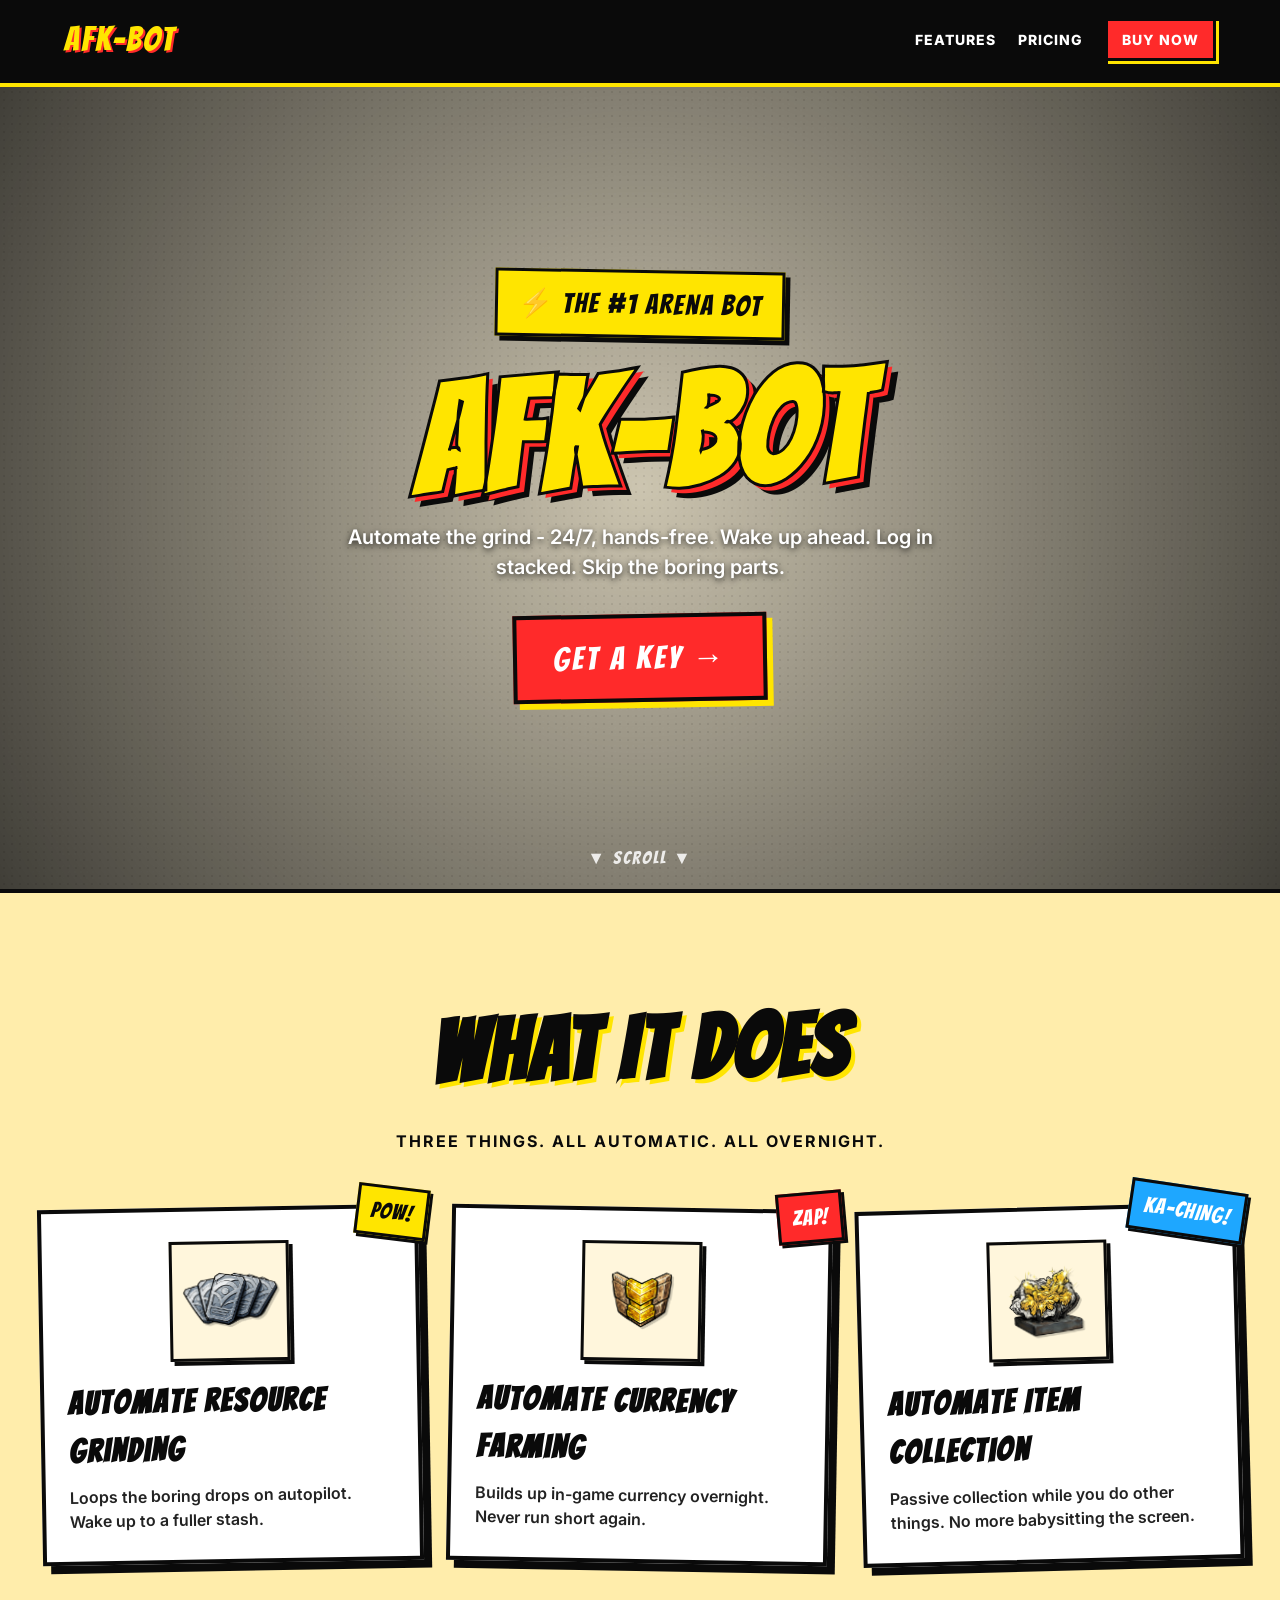
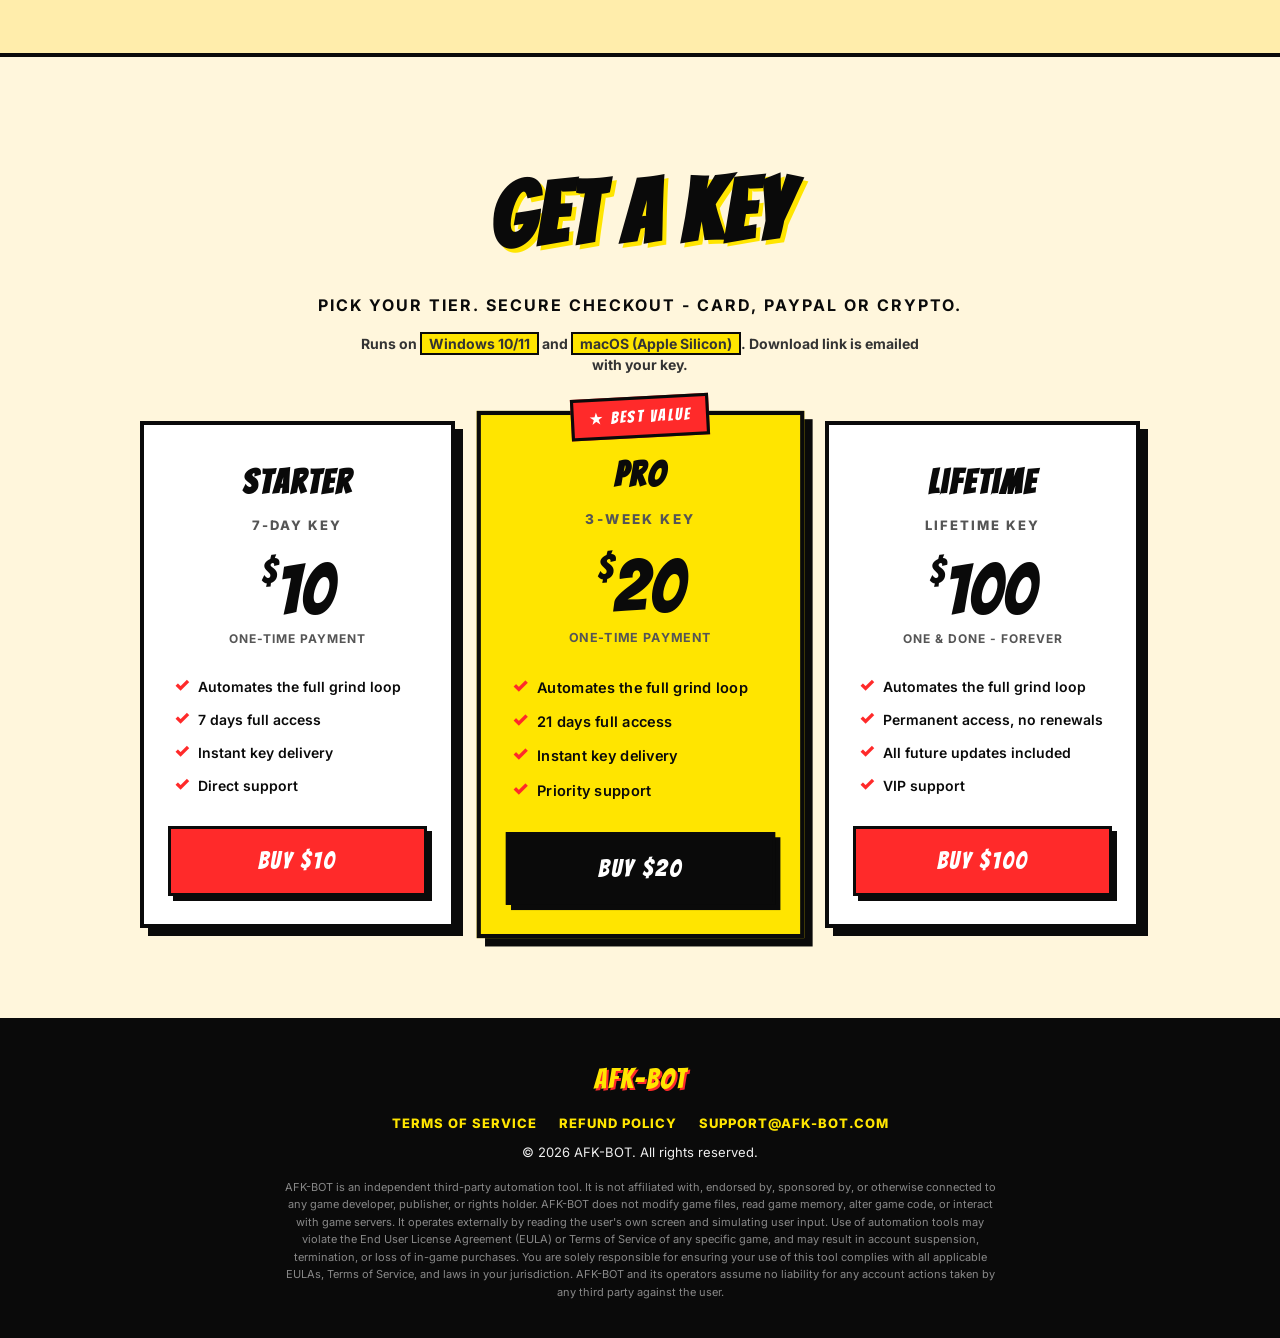
==== commit a04c801b: "Scrub currency naming, add legal pages, Windows/Mac platform line Works through section 1 of the AFK" ====
--- a/index.html
+++ b/index.html
@@ -3,8 +3,8 @@
 <head>
 <meta charset="UTF-8" />
 <meta name="viewport" content="width=device-width, initial-scale=1.0" />
-<title>AFK-BOT — Farm Units, Battle-Chips & Gold</title>
-<meta name="description" content="AFK-BOT: the ultimate arena bot. Farm Units, Battle-Chips, and Gold — 24/7, hands-free." />
+<title>AFK-BOT - Automate the Grind</title>
+<meta name="description" content="AFK-BOT: the ultimate arena automation tool. Automate repetitive in-game tasks - 24/7, hands-free." />
 <link rel="preconnect" href="https://fonts.googleapis.com">
 <link rel="preconnect" href="https://fonts.gstatic.com" crossorigin>
 <link href="https://fonts.googleapis.com/css2?family=Bangers&family=Bungee&family=Permanent+Marker&family=Inter:wght@400;600;800&display=swap" rel="stylesheet">
@@ -411,6 +411,15 @@
   }
   .buy-btn:hover { transform: translate(-2px,-2px); box-shadow: 7px 7px 0 var(--ink); }
   .tier.featured .buy-btn { background: var(--ink); }
+  .platforms {
+    text-align: center;
+    font-weight: 700;
+    font-size: 14px;
+    color: #333;
+    margin: -38px auto 46px;
+    max-width: 560px;
+  }
+  .platforms strong { background: var(--yellow); border: 2px solid var(--ink); padding: 1px 7px; white-space: nowrap; }
   /* ============================================
      FOOTER
      ============================================ */
@@ -423,12 +432,28 @@
   }
   footer .logo { font-size: 28px; margin-bottom: 8px; }
   footer .disclaimer {
-    max-width: 600px;
-    margin: 12px auto 0;
+    max-width: 720px;
+    margin: 16px auto 0;
     font-size: 11px;
     color: #888;
     line-height: 1.6;
   }
+  .footer-links {
+    display: flex;
+    flex-wrap: wrap;
+    justify-content: center;
+    gap: 10px 22px;
+    margin: 14px 0 10px;
+  }
+  .footer-links a {
+    color: var(--yellow);
+    font-weight: 800;
+    font-size: 13px;
+    letter-spacing: 1px;
+    text-transform: uppercase;
+    text-decoration: none;
+  }
+  .footer-links a:hover { text-decoration: underline; }
 </style>
 </head>
 <body>
@@ -451,7 +476,7 @@
   <div class="hero-inner">
     <span class="tag">⚡ THE #1 ARENA BOT</span>
     <h1>AFK-BOT</h1>
-    <p class="sub">Farm Units, Battle-Chips, and Gold — 24/7, hands-free. Wake up rich. Log in stacked. Dominate the arena.</p>
+    <p class="sub">Automate the grind - 24/7, hands-free. Wake up ahead. Log in stacked. Skip the boring parts.</p>
     <a href="#pricing" class="btn-big">GET A KEY →</a>
   </div>
   <div class="scroll-hint">▼ SCROLL ▼</div>
@@ -464,21 +489,21 @@
     <div class="panels">
       <div class="panel">
         <span class="sfx">POW!</span>
-        <div class="panel-icon"><img src="assets/units.png" alt="Units" /></div>
-        <h3>Farm Units</h3>
-        <p>The bot grinds unit drops on loop. Build up your stash for the next deal.</p>
+        <div class="panel-icon"><img src="assets/resources.png" alt="Automated resource grinding" /></div>
+        <h3>Automate Resource Grinding</h3>
+        <p>Loops the boring drops on autopilot. Wake up to a fuller stash.</p>
       </div>
       <div class="panel">
         <span class="sfx">ZAP!</span>
-        <div class="panel-icon"><img src="assets/battlechips.png" alt="Battle-Chips" /></div>
-        <h3>Farm Battle-Chips</h3>
-        <p>Stockpile Battle-Chips 24/7. Never run short on currency to better your roster.</p>
+        <div class="panel-icon"><img src="assets/currency.png" alt="Automated currency farming" /></div>
+        <h3>Automate Currency Farming</h3>
+        <p>Builds up in-game currency overnight. Never run short again.</p>
       </div>
       <div class="panel">
         <span class="sfx">KA-CHING!</span>
-        <div class="panel-icon"><img src="assets/gold.png" alt="Gold" /></div>
-        <h3>Farm Gold</h3>
-        <p>Passive gold generation never run out again while upgrading a champ.</p>
+        <div class="panel-icon"><img src="assets/items.png" alt="Automated item collection" /></div>
+        <h3>Automate Item Collection</h3>
+        <p>Passive collection while you do other things. No more babysitting the screen.</p>
       </div>
     </div>
   </div>
@@ -488,6 +513,7 @@
   <div class="container">
     <h2 class="section-title">GET A KEY</h2>
     <p class="section-sub">Pick your tier. Secure checkout - card, PayPal or crypto.</p>
+    <p class="platforms">Runs on <strong>Windows 10/11</strong> and <strong>macOS (Apple Silicon)</strong>. Download link is emailed with your key.</p>
     <div class="pricing-grid">
       <!-- 7 DAY -->
       <div class="tier">
@@ -496,7 +522,7 @@
         <div class="price"><span class="dollar">$</span>10</div>
         <div class="price-note">One-Time Payment</div>
         <ul>
-          <li>Farm Units, Chips & Gold</li>
+          <li>Automates the full grind loop</li>
           <li>7 days full access</li>
           <li>Instant key delivery</li>
           <li>Direct support</li>
@@ -511,7 +537,7 @@
         <div class="price"><span class="dollar">$</span>20</div>
         <div class="price-note">One-Time Payment</div>
         <ul>
-          <li>Farm Units, Chips & Gold</li>
+          <li>Automates the full grind loop</li>
           <li>21 days full access</li>
           <li>Instant key delivery</li>
           <li>Priority support</li>
@@ -523,9 +549,9 @@
         <h3>Lifetime</h3>
         <div class="duration">LIFETIME KEY</div>
         <div class="price"><span class="dollar">$</span>100</div>
-        <div class="price-note">One & Done — Forever</div>
+        <div class="price-note">One & Done - Forever</div>
         <ul>
-          <li>Farm Units, Chips & Gold</li>
+          <li>Automates the full grind loop</li>
           <li>Permanent access, no renewals</li>
           <li>All future updates included</li>
           <li>VIP support</li>
@@ -538,9 +564,14 @@
 </main>
 <footer>
   <div class="logo">AFK-BOT</div>
+  <div class="footer-links">
+    <a href="terms.html">Terms of Service</a>
+    <a href="refund-policy.html">Refund Policy</a>
+    <a href="mailto:support@afk-bot.com">support@afk-bot.com</a>
+  </div>
   <div>© 2026 AFK-BOT. All rights reserved.</div>
   <div class="disclaimer">
-    AFK-BOT is an independent third-party tool and is not affiliated with, endorsed by, or sponsored by any game publisher. Use at your own risk; automation may violate a game's Terms of Service.
+    AFK-BOT is an independent third-party automation tool. It is not affiliated with, endorsed by, sponsored by, or otherwise connected to any game developer, publisher, or rights holder. AFK-BOT does not modify game files, read game memory, alter game code, or interact with game servers. It operates externally by reading the user's own screen and simulating user input. Use of automation tools may violate the End User License Agreement (EULA) or Terms of Service of any specific game, and may result in account suspension, termination, or loss of in-game purchases. You are solely responsible for ensuring your use of this tool complies with all applicable EULAs, Terms of Service, and laws in your jurisdiction. AFK-BOT and its operators assume no liability for any account actions taken by any third party against the user.
   </div>
 </footer>
 <!-- Komerza checkout overlay -->
